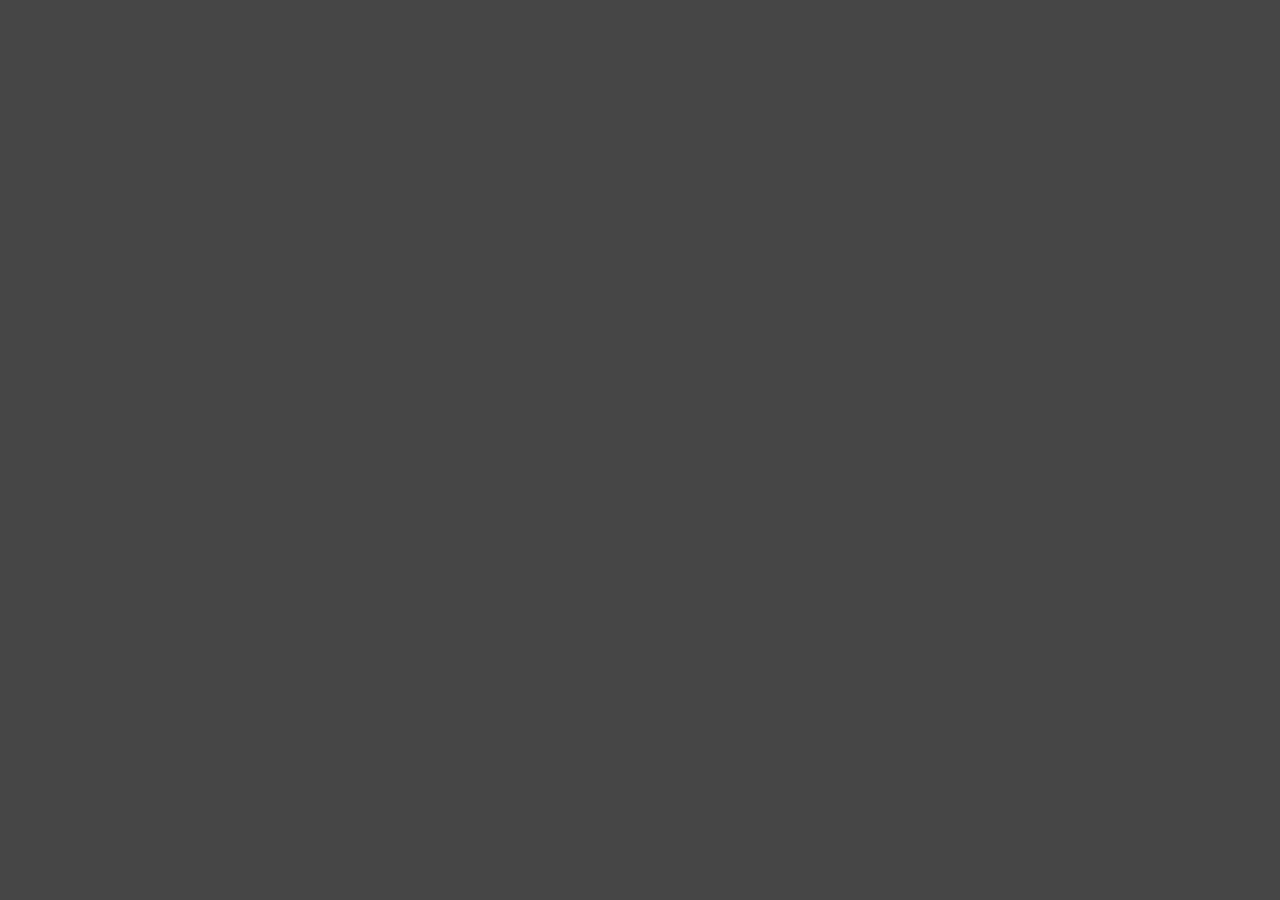
==== index.html @ 2148e4ca "QMIMO-10 add 2 more body class switches for if we are in the mg-demo or the lb-demo, for styling dif" ====
<!DOCTYPE html>
<html ng-app="qmimo">
	<head>
		<title>Mu-Mimo</title>
		<meta name="viewport" content="width=device-width, initial-scale=1.0">
		<link href="includes/gui.css" rel="stylesheet">
	</head>
	<body ng-class="{ 'mg-demo' : demo === 'mg', 'lb-demo' : demo === 'lb', 'mu-mode' : mode === 'mu', 'su-mode' : mode === 'su', 'loading' : loading }">
		<ui-view></ui-view>
		<!-- javascripts -->
		<script src="includes/angular.min.js"></script>
		<script src="includes/angular-ui-router.min.js"></script>
		<script src="includes/angular-resource.min.js"></script>
		<script src="includes/angular-sanitize.min.js"></script>
		<script src="./config.js"></script>
		<script src="./app.js"></script>
		<script src="./app/factories/generator.js"></script>
		<script src="./app/factories/tput.js"></script>
		<script src="./app/directives/border-fill.js"></script>
		<script src="./app/controllers/gui.js"></script>
	</body>
</html>
---- includes/gui.css ----
/* q fonts */
@font-face {
    font-family: 'Qualcomm-Bold';
    src: url('fonts/QualcommWeb-Bold.eot');
    src: url('fonts/QualcommWeb-Bold.eot?#iefix') format('embedded-opentype'),
         url('fonts/QualcommWeb-Bold.woff') format('woff'),
         url('fonts/QualcommWeb-Bold.ttf') format('truetype'),
         url('fonts/QualcommWeb-Bold.svg#QualcommWeb-Bold') format('svg');
    font-weight: normal;
    font-style: normal;
}
@font-face {
    font-family: 'Qualcomm-Light';
    src: url('fonts/QualcommWeb-Light.eot');
    src: url('fonts/QualcommWeb-Light.eot?#iefix') format('embedded-opentype'),
         url('fonts/QualcommWeb-Light.woff') format('woff'),
         url('fonts/QualcommWeb-Light.ttf') format('truetype'),
         url('fonts/QualcommWeb-Light.svg#QualcommWeb-Light') format('svg');
    font-weight: normal;
    font-style: normal;
}
@font-face {
    font-family: 'Qualcomm-Regular';
    src: url('fonts/QualcommWeb-Regular.eot');
    src: url('fonts/QualcommWeb-Regular.eot?#iefix') format('embedded-opentype'),
         url('fonts/QualcommWeb-Regular.woff') format('woff'),
         url('fonts/QualcommWeb-Regular.ttf') format('truetype'),
         url('fonts/QualcommWeb-Regular.svg#QualcommWeb-Regular') format('svg');
    font-weight: normal;
    font-style: normal;
}
@font-face {
    font-family: 'Qualcomm-Semibold';
    src: url('fonts/QualcommWeb-Semibold.eot');
    src: url('fonts/QualcommWeb-Semibold.eot?#iefix') format('embedded-opentype'),
         url('fonts/QualcommWeb-Semibold.woff') format('woff'),
         url('fonts/QualcommWeb-Semibold.ttf') format('truetype'),
         url('fonts/QualcommWeb-Semibold.svg#QualcommWeb-Semibold') format('svg');
    font-weight: normal;
    font-style: normal;
}

body {
  font-family: "Qualcomm-Regular", sans-serif;
}
.dial .mode,
.gain .lbl strong {
  font-family: "Qualcomm-Bold", sans serif;
}
.dial .desc {
  font-family: "Qualcomm-Light", sans-serif;
}
.dial .desc strong,
.dial .tot,
.gain .num,
.devices .control,
.dnum,
.title {
  font-family: "Qualcomm-Semibold", sans-serif;
}
.dial .desc strong,
.gain .lbl strong {
  font-weight: normal;
}
/* colors */
body {
  color: #333;
}
.dial .tot {
  color: #474747;
}
body.mu-mode .tput.su,
body.mu-mode .control.su,
body.su-mode .tput.mu,
body.su-mode .control.mu,
body.loading .tput,
body.loading .control {
  color: #999;
}
.dial.mu .mode,
body.mu-mode .devices .control.mu,
.gain .num {
  color: #92278f;
}
.dial.mu .border {
  border-color: #92278f;
}
.dial.su .mode,
body.su-mode .devices .control.su {
  color: #f8991d;
}
.dial.su .border {
  border-color: #f8991d;
}
.gain .lbl {
  color: #fff;
}
body.mu-mode .switches .control.mu,
body.su-mode .switches .control.su {
  color: #000;
}
.title,
.byline {
  color: #414344;
}
/* gui layout? */
html,
body {
  height: 100%;
  margin: 0;
  overflow: hidden;
  padding: 0;
}
body {
  background: #464646;
}
/* wtf-forms */
.control {
  position: relative;
  display: inline-block;
  padding-left: 1.5rem;
  /*color: #555;*/
  cursor: pointer;
}
.control input {
  position: absolute;
  opacity: 0;
  z-index: -1; /* Put the input behind the label so it doesn't overlay text */
}
.control-indicator {
  position: absolute;
  top: .25rem;
  left: 0;
  display: block;
  width:  0.875rem;
  height: 0.8125rem;
  line-height: 0.8125rem;
  font-size: 65%;
  /*color: #eee;*/
  text-align: center;
  background: url(images/dots_small.png) no-repeat 0 0;
  background-size: cover;
  /*
  background-color: #eee;
  background-size: 50% 50%;
  background-position: center center;
  background-repeat: no-repeat;
  */
  -webkit-user-select: none;
     -moz-user-select: none;
      -ms-user-select: none;
          user-select: none;
}
/* Checked state */
.control input:checked ~ .control-indicator {
  color: #fff;
  background-position: 0 -13px;
  /*background-color: #0074d9;*/
}
.control.su input:checked ~ .control-indicator {
  background-position: 0 -26px;
}
/* Active *
.control input:active ~ .control-indicator {
  color: #fff;
  /*background-color: #84c6ff;*/
}
/* Radio modifiers */
.radio .control-indicator {
  border-radius: 50%;
}
/*
.radio input:checked ~ .control-indicator {
  background-image: url([data-uri]);
}
*/
/* left column */
.left {
  background: #fff;
  position: absolute;
  left: 0;
  top: 0;
  bottom: 0;
  width: 20%;
  /* height: 100%; */
}
/* top left dials & switches */
.dials {
  background: url(images/bg_top.png) repeat-x 0 0;
  background-size: cover;
  text-align: center;
  width: 100%;
  height: 22%;
}
.drap {
  float: left;
  margin: 1.5% 0 0 4%;
  position: relative;
  max-width: 166px;
  width: 44%;
}
.drap.su {
  float: right;
  margin: 1.5% 4% 0 0;
}
.dial {
  width: 100%;
  margin: 0;
  position: relative;
}
.dial:before {
  content: "";
  display: block;
  padding-top: 100%;
}
.dial .bg,
.dial .ring {
  position: absolute;
  left: 0;
  right: 0;
  top: 0;
  bottom: 0;
}
.dial .bg {
  background: url(images/dial.png) no-repeat 50% 50%;
  background-size: contain;
  z-index: 2;
}
.dial .ring {
  background: url(images/ring_off.png) no-repeat 50% 50%;
  background-size: contain;
  z-index: 1;
}
.mu-mode .dial.mu .ring {
  background-image: url(images/ring_mu.png);
}
.su-mode .dial.su .ring {
  background-image: url(images/ring_su.png);
}
.pie {
  position: absolute;
  left: 9%;
  right: 9%;
  top: 9%;
  bottom: 9%;
  z-index: 3;
}
.pie .h {
  position: absolute;
  top: 0;
  left: 0;
  bottom: 0;
  right: 0;
  border-radius: 100%;
  /*clip: rect(0px, 96px, 96px, 48px);*/
}
.h0 {
  -webkit-transform: rotate(180deg);
  -moz-transform: rotate(180deg);
  transform: rotate(180deg);
}
.pie .border {
  background: none;
  position: absolute;
  top: 0;
  left: 0;
  bottom: 0;
  right: 0;
  border-radius: 100%;
  /*clip: rect(0px, 48px, 96px, 0px);*/
  border: 6px solid;
  
  -webkit-transition: all 400ms linear;
  -moz-transition: all 400ms linear;
  transition: all 400ms linear;
}

/* then inner dial things */
.dial .mode,
.dial .desc,
.dial .tot {
  position: absolute;
  left: 0;
  width: 100%;
  z-index: 3;
}
.dial .mode {
  font-size: 19px;
  line-height: 1;
  top: 20%;
}
.dial .desc {
  top: 35%;
}
.dial .tot {
  top: 45%;
}
.dial .tot div {
  font-size: 26px;
  line-height: 1;
  position: relative;
  top: 0.22em;
}
.dial .tot small {
  position: relative;
  top: -0.2em;
}
.dial .desc,
.dial .tot small {
  font-size: 12px;
  line-height: 1;
}
.switches {
  float: left;
  width: 100%;
}
.switches .control {
  font-size: 14px;
  line-height: 31px;
  vertical-align: middle;
}
.switches .control-indicator {
  width: 1.3rem;
  height: 1.3rem;
  line-height: 1.3rem;
  background-image: url(images/dots_big.png);
}
.switches .control.su {
  padding-left: 0;
  padding-right: 1.5rem;
}
.switches .su .control-indicator {
  left: auto;
  right: 0;
}
.switches .control input:checked ~ .control-indicator {
  background-position: 0 -21px;
}
.switches .control.su input:checked ~ .control-indicator {
  background-position: 0 -42px;
}
.switch {
  background: url(images/switch.png) no-repeat 0 0;
  border: none;
  cursor: pointer;
  display: inline-block;
  margin: 0 10px;
  padding: 0;
  width: 61px;
  height: 31px;
  vertical-align: middle;
}
.switch.l {
  background-position: 0 -31px;
}
/* mu gain row */
.gain {
  background: url(images/bg_gain.png) no-repeat 50% 50%;
  background-size: cover;
  position: relative;
  width: 100%;
  height: 6.4%;
}
.gain .lbl {
  position: absolute;
  left: 0;
  top: 50%;
  width: 46%;
  text-align: right;
  line-height: 1;
  margin: -0.5em 0 0;
}
.gain .num {
  position: absolute;
  left: 50%;
  top: 50%;
  width: 20%;
  text-align: center;
  line-height: 1;
  margin: -0.5em 0 0 1em;
}
/* device tput data # rows */
.left .devices {
  display: block;
  overflow-y: auto;
  width: 100%;
  height: 55.6%; /* 100 - 6.4 - 16 - 22 */
}
.devicerow {
  background: url(images/bg_row.png) repeat-x 0 0;
  display: table;
  width: 100%;
  padding: 0.5em 0;
}
.devicerow .inner {
  display: table-row;
  width: 100%;
  height: 3em;
}
.devicerow .control,
.tput,
.dnum {
  display: table-cell;
  width: 18%;
  text-align: center;
  vertical-align: middle;
}
.devicerow .control {
  cursor: default;
  padding-left: 0;
  font-size: 15px;
}
.devicerow .control-indicator {
  margin-left: -0.5rem;
  left: 50%;
  top: 0;
}
.dnum {
  background: url(images/bg_circle.png) no-repeat 50% 50%;
  background-size: contain;
  font-size: 18px;
  text-align: center;
  width: 28%;
  height: inherit;
}
.tput {
  font-size: 17px;
}
.tput small {
  font-size: 13px;
}
/* bottom left logo */
.logo {
  background: url(images/bg_bottom.png) repeat-x 0 0;
  background-size: cover;
  position: absolute;
  left: 0;
  bottom: 0;
  width: 100%;
  height: 16%;
}
.icn {
  background: url(images/icon_mu.png) no-repeat 50% 50%;
  background-size: contain;
  float: left;
  margin: 12% 2% 0 6%;
  text-indent: -999em;
  width: 20.5%;
  height: 46%;
}
.title {
  font-size: 20px;
  margin: 12% 0 0;
}
/* main right side */
.main {
  background: url(images/bg_room.jpg) no-repeat 50% 50%;
  background-size: cover;
  position: absolute;
  left: 20%;
  right: 0;
  top: 0;
  bottom: 0;
  width: 80%;
}
/* just single images for rough now */
.lines,
.main .devices {
  background: url(images/devices.png) no-repeat 50% 50%;
  background-size: cover;
  position: absolute;
  top: 0;
  right: 0;
  bottom: 0;
  left: 0;
  z-index: 2;
}
.lines {
  background-image: none;
  z-index: 1;
}
/* static line image switch quick */
.mu-mode .lines {
  background-image: url(images/mu_lines.png);
}
.main.devices-4 .devices {
  background-image: url(images/devices4.png);
}
.mu-mode .devices-4 .lines {
  background-image: url(images/mu_lines4.png);
}
.su-mode .lines {
  background-image: url(images/su_line.png);
}
.su-mode .devices-4 .lines {
  background-image: url(images/su_line1.png);
}
.loading .lines {
  display: none;
}
/* router icon itself */
.router {
  position: relative;
  left: 44%;
  top: 0;
  margin-top: 54%;
  z-index: 5;
}
.router .bg {
  background: url(images/router_bg.png) no-repeat 50% 50%;
  background-size: contain;
  cursor: pointer;
  position: relative;
  width: 5%;
}
.router .bg:before {
  content: "";
  display: block;
  padding-top: 100%;
}
body.loading {
  cursor: progress;
}
.loading .switch,
.loading .switches .control,
.loading .router .bg {
  cursor: wait;
}
.circle {
  background-color: #999;
  border-radius: 50%;
  position: absolute;
  top: 50%;
  left: 50%;
  width: 86%;
  height: 86%;
  margin: -43% 0 0 -43%;
  z-index: 6;
  
  -webkit-transition: background-color 300ms linear;
  -moz-transition: background-color 300ms linear;
  transition: background-color 300ms linear;
}
.mu-mode .circle {
  background-color: #92278f;
}
.su-mode .circle {
  background-color: #f8991d;
}
.router .icon {
  background: url(images/router.png) no-repeat 0 0;
  background-size: contain;
  position: absolute;
  top: 0;
  right: 0;
  bottom: 0;
  left: 0;
  z-index: 7;
}
/* responsive tweaking */
@media screen and (min-height: 960px) {
  .drap {
    margin: 4% 0 0 4%;
  }
  .drap.su {
    margin: 4% 4% 0 0;
  }
  .dial .mode {
    font-size: 27px;
  }
  .devicerow {
    padding: 1.44em 0;
  }
  .devicerow .inner {
    height: 3.4em;
  }
  .tput {
    font-size: 24px;
  }
  .tput small {
    font-size: 14px;
  }
}
@media screen and (min-width:1600px) {
  .switches .control.mu {
    padding-left: 3em;
  }
  .switches .control.su {
    padding-right: 3em;
  }
  .switches .control-indicator {
    width: 26px;
    height: 26px;
    line-height: 26px;
  }
  .switches .control input:checked ~ .control-indicator {
    background-position: 0 -26px;
  }
  .switches .control.su input:checked ~ .control-indicator {
    background-position: 0 -52px;
  }
  .gain .lbl {
    font-size: 31px;
  }
  .gain .num {
    font-size: 33px;
    margin-left: 0.7em;
  }
  .title {
    font-size: 29px;
    margin: 15% 0 0;
  }
  .byline {
    position: relative;
    top: -4px;
  }
}
@media screen and (min-width:1600px) and (min-height:960px) {
  .dial .mode {
    font-size: 27px;
    margin-top: 4px;
  }
  .dial .desc {
    margin-top: 3px;
  }
  .dial .desc,
  .dial .tot small {
    font-size: 13px;
  }
  .dial .tot div {
    font-size: 32px;
    margin: 5px 0 3px;
  }
}
/* animations */
.dial .ring {
  -webkit-animation: spin 8s linear infinite;
  -moz-animation: spin 8s linear infinite;
  animation: spin 8s linear infinite;
  -webkit-animation-play-state: paused;
  -moz-animation-play-state: paused;
  animation-play-state: paused;
}
.dial .ring.spin {
  -webkit-animation-play-state: running;
  -moz-animation-play-state: running;
  animation-play-state: running;
}
.blink .control-indicator {
  -webkit-animation: blink 1.4s linear infinite alternate;
  -moz-animation: blink 1.4s linear infinite alternate;
  animation: blink 1.4s linear infinite alternate;
}
.d0 .blink .control-indicator {
  -webkit-animation-delay: 100ms;
  -moz-animation-delay: 100ms;
  animation-delay: 100ms;
}
.d1 .blink .control-indicator {
  -webkit-animation-delay: 200ms;
  -moz-animation-delay: 200ms;
  animation-delay: 200ms;
}
.d2 .blink .control-indicator {
  -webkit-animation-delay: 300ms;
  -moz-animation-delay: 300ms;
  animation-delay: 300ms;
}
.d3 .blink .control-indicator {
  -webkit-animation-delay: 400ms;
  -moz-animation-delay: 400ms;
  animation-delay: 400ms;
}
.d4 .blink .control-indicator {
  -webkit-animation-delay: 500ms;
  -moz-animation-delay: 500ms;
  animation-delay: 500ms;
}
.d5 .blink .control-indicator {
  -webkit-animation-delay: 600ms;
  -moz-animation-delay: 600ms;
  animation-delay: 600ms;
}
.router .circle {
  -webkit-animation: routerblink 600ms linear infinite alternate;
  -moz-animation: routerblink 600ms linear infinite alternate;
  animation: routerblink 600ms linear infinite alternate;
  -webkit-animation-play-state: running;
  -moz-animation-play-state: running;
  animation-play-state: running;
}
.loading .router .circle {
  -webkit-animation-play-state: paused;
  -moz-animation-play-state: paused;
  animation-play-state: paused;
}
/* animation keyframes */
@-moz-keyframes spin {
  0% { -moz-transform: rotate(0deg); }
  50% { -moz-transform: rotate(180deg); }
  100% { -moz-transform: rotate(360deg); }
}
@-webkit-keyframes spin {
  0% { -webkit-transform: rotate(0deg); }
  50% { -webkit-transform: rotate(180deg); }
  100% { -webkit-transform: rotate(360deg); }  
}
@keyframes spin {
  0% { transform: rotate(0deg); }
  50% { transform: rotate(180deg); }
  100% { transform: rotate(360deg); }
}
/* blink : fade in for 0.5, on for 2, out for 0.5, off for  */
@-webkit-keyframes blink {
  0%  { opacity: 1; }
  80%  { opacity: 1; }
  90%   { opacity: 0.6; }
  100%   { opacity: 0.6; }
}
@-moz-keyframes blink {
  0%  { opacity: 1; }
  80%  { opacity: 1; }
  90%   { opacity: 0.6; }
  100%   { opacity: 0.6; }
}
@keyframes blink {
  0%  { opacity: 1; }
  80%  { opacity: 1; }
  90%   { opacity: 0.6; }
  100%   { opacity: 0.6; }
}
/* routerblink : like blink but different  */
@-webkit-keyframes routerblink {
  0%  { opacity: 1; }
  30%   { opacity: 1; }
  100%   { opacity: 0.85; }
}
@-moz-keyframes routerblink {
  0%  { opacity: 1; }
  30%   { opacity: 1; }
  100%   { opacity: 0.85; }
}
@keyframes routerblink {
  0%  { opacity: 1; }
  30%   { opacity: 1; }
  100%   { opacity: 0.85; }
}

*:focus {
	outline: none;
}
*::-moz-focus-inner {
	border: none;
}
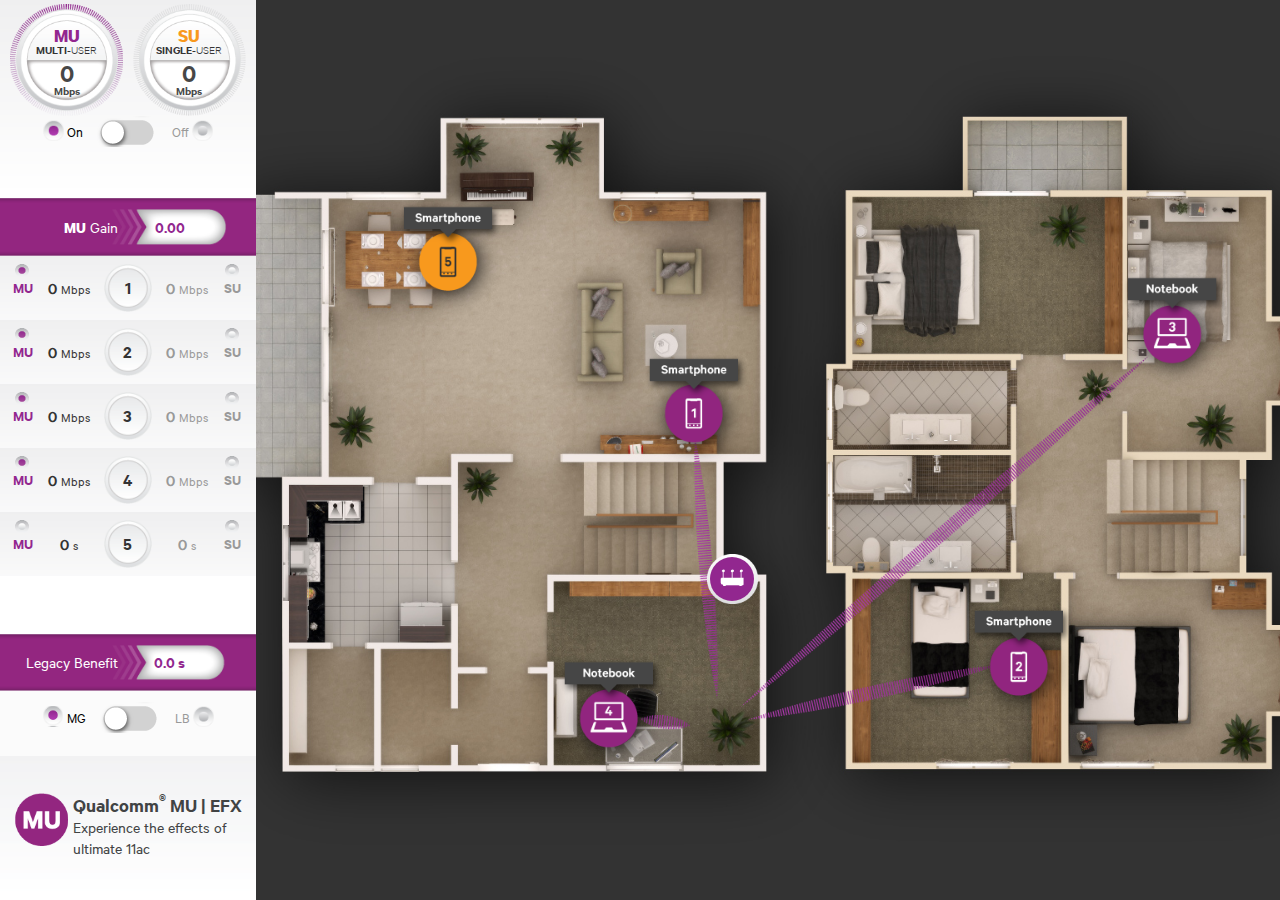
==== commit 4adca2d7: "QMIMO-10 unwrap tput.js and move the 2 script switch functions to their own scripts.js Factory" ====
--- a/index.html
+++ b/index.html
@@ -15,6 +15,7 @@
 		<script src="./config.js"></script>
 		<script src="./app.js"></script>
 		<script src="./app/factories/generator.js"></script>
+		<script src="./app/factories/scripts.js"></script>
 		<script src="./app/factories/tput.js"></script>
 		<script src="./app/directives/border-fill.js"></script>
 		<script src="./app/controllers/gui.js"></script>
--- a/includes/gui.css
+++ b/includes/gui.css
@@ -95,8 +95,9 @@
 .gain .lbl {
   color: #fff;
 }
-body.mu-mode .switches .control.mu,
-body.su-mode .switches .control.su {
+body.mu-mode .dials .switches .control.mu,
+body.su-mode .dials .switches .control.su,
+.demo.switches .control.active {
   color: #000;
 }
 .title,
@@ -310,9 +311,15 @@
   font-size: 12px;
   line-height: 1;
 }
-.switches {
+.dials .switches {
   float: left;
   width: 100%;
+}
+.demo.switches {
+  background: #fbfbfb; /* gradient? */
+  height: 6.4%;
+  padding: 0.7em 0 0;
+  text-align: center;
 }
 .switches .control {
   font-size: 14px;
@@ -384,7 +391,7 @@
   display: block;
   overflow-y: auto;
   width: 100%;
-  height: 55.6%; /* 100 - 6.4 - 16 - 22 */
+  height: 42%;
 }
 .devicerow {
   background: url(images/bg_row.png) repeat-x 0 0;
@@ -466,7 +473,7 @@
 /* just single images for rough now */
 .lines,
 .main .devices {
-  background: url(images/devices.png) no-repeat 50% 50%;
+  background: url(images/devices5.png) no-repeat 50% 50%;
   background-size: cover;
   position: absolute;
   top: 0;
@@ -480,21 +487,25 @@
   z-index: 1;
 }
 /* static line image switch quick */
-.mu-mode .lines {
-  background-image: url(images/mu_lines.png);
-}
+.mg-demo.mu-mode .lines {
+  background-image: url(images/mu_lines4.png);
+}
+/*
 .main.devices-4 .devices {
   background-image: url(images/devices4.png);
 }
 .mu-mode .devices-4 .lines {
   background-image: url(images/mu_lines4.png);
 }
+*/
 .su-mode .lines {
-  background-image: url(images/su_line.png);
-}
+  background-image: url(images/su_line1.png);
+}
+/*
 .su-mode .devices-4 .lines {
   background-image: url(images/su_line1.png);
 }
+*/
 .loading .lines {
   display: none;
 }
@@ -632,6 +643,19 @@
     margin: 5px 0 3px;
   }
 }
+
+.numtog {
+  background: url(images/fx.gif) repeat 0 0;
+  cursor: default;
+  display: block;
+  width: 41px;
+  height: 41px;
+  position: absolute;
+  right: 0;
+  bottom: 0;
+  z-index: 99;
+}
+
 /* animations */
 .dial .ring {
   -webkit-animation: spin 8s linear infinite;
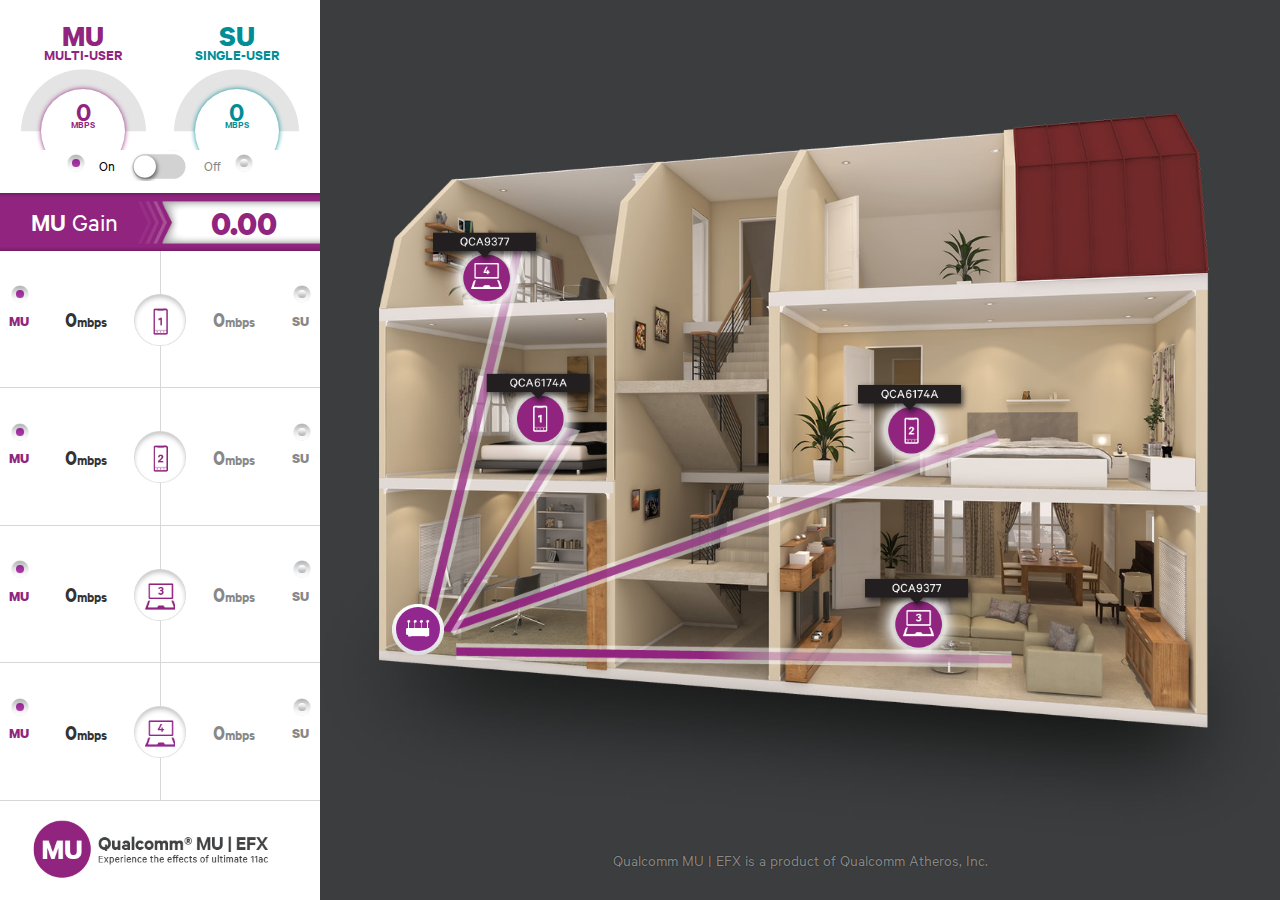
==== commit e6012307: "QMIMO-16 example of most basic centering" ====
--- a/index.html
+++ b/index.html
@@ -5,7 +5,7 @@
 		<meta name="viewport" content="width=device-width, initial-scale=1.0">
 		<link href="includes/gui.css" rel="stylesheet">
 	</head>
-	<body ng-class="{ 'mg-demo' : demo === 'mg', 'lb-demo' : demo === 'lb', 'mu-mode' : mode === 'mu', 'su-mode' : mode === 'su', 'loading' : loading }">
+	<body ng-class="{ 'mg-demo' : demo === 'mg', 'lb-demo' : demo === 'lb', 'mu-mode' : mode === 'mu', 'su-mode' : mode === 'su', 'loading' : loading, 'centered' : centered }">
 		<ui-view></ui-view>
 		<!-- javascripts -->
 		<script src="includes/angular.min.js"></script>
--- a/includes/gui.css
+++ b/includes/gui.css
@@ -44,18 +44,21 @@
   font-family: "Qualcomm-Regular", sans-serif;
 }
 .dial .mode,
-.gain .lbl strong {
+.devices .control,
+.gain .num {
   font-family: "Qualcomm-Bold", sans serif;
 }
 .dial .desc {
   font-family: "Qualcomm-Light", sans-serif;
 }
+.dial .desc,
 .dial .desc strong,
 .dial .tot,
-.gain .num,
-.devices .control,
 .dnum,
-.title {
+.title,
+.demo.switches,
+.tput,
+.gain .lbl strong {
   font-family: "Qualcomm-Semibold", sans-serif;
 }
 .dial .desc strong,
@@ -65,9 +68,6 @@
 /* colors */
 body {
   color: #333;
-}
-.dial .tot {
-  color: #474747;
 }
 body.mu-mode .tput.su,
 body.mu-mode .control.su,
@@ -75,22 +75,22 @@
 body.su-mode .control.mu,
 body.loading .tput,
 body.loading .control {
-  color: #999;
-}
-.dial.mu .mode,
+  color: #888;
+}
+.dial.mu,
 body.mu-mode .devices .control.mu,
 .gain .num {
-  color: #92278f;
+  color: #91247e;
 }
 .dial.mu .border {
-  border-color: #92278f;
-}
-.dial.su .mode,
+  border-color: #91247e;
+}
+.dial.su,
 body.su-mode .devices .control.su {
-  color: #f8991d;
+  color: #008d95;
 }
 .dial.su .border {
-  border-color: #f8991d;
+  border-color: #008d95;
 }
 .gain .lbl {
   color: #fff;
@@ -113,40 +113,37 @@
   padding: 0;
 }
 body {
-  background: #464646;
+  background: #3C3D3e;
+}
+body.centered {
+  background: #fff;
 }
 /* wtf-forms */
 .control {
   position: relative;
   display: inline-block;
   padding-left: 1.5rem;
-  /*color: #555;*/
   cursor: pointer;
 }
 .control input {
   position: absolute;
   opacity: 0;
-  z-index: -1; /* Put the input behind the label so it doesn't overlay text */
+  z-index: -1;
 }
 .control-indicator {
   position: absolute;
   top: .25rem;
   left: 0;
   display: block;
-  width:  0.875rem;
-  height: 0.8125rem;
-  line-height: 0.8125rem;
+  width:  1.125rem;
+  height: 1.125rem;
+  line-height: 1.125rem;
   font-size: 65%;
   /*color: #eee;*/
   text-align: center;
-  background: url(images/dots_small.png) no-repeat 0 0;
+  background: url(images/dots_big.png) no-repeat 0 0;
   background-size: cover;
-  /*
-  background-color: #eee;
-  background-size: 50% 50%;
-  background-position: center center;
-  background-repeat: no-repeat;
-  */
+  
   -webkit-user-select: none;
      -moz-user-select: none;
       -ms-user-select: none;
@@ -155,26 +152,16 @@
 /* Checked state */
 .control input:checked ~ .control-indicator {
   color: #fff;
-  background-position: 0 -13px;
+  background-position: 0 -18px;
   /*background-color: #0074d9;*/
 }
 .control.su input:checked ~ .control-indicator {
-  background-position: 0 -26px;
-}
-/* Active *
-.control input:active ~ .control-indicator {
-  color: #fff;
-  /*background-color: #84c6ff;*/
+  background-position: 0 -36px;
 }
 /* Radio modifiers */
 .radio .control-indicator {
   border-radius: 50%;
 }
-/*
-.radio input:checked ~ .control-indicator {
-  background-image: url([data-uri]);
-}
-*/
 /* left column */
 .left {
   background: #fff;
@@ -182,71 +169,60 @@
   left: 0;
   top: 0;
   bottom: 0;
-  width: 20%;
-  /* height: 100%; */
+  width: 25%;
+  height: 100%;
+}
+.left.centered {
+  width: 26%;
+  left: 37%;
+  right: 37%;
 }
 /* top left dials & switches */
 .dials {
-  background: url(images/bg_top.png) repeat-x 0 0;
-  background-size: cover;
+  background: #fff;
   text-align: center;
   width: 100%;
-  height: 22%;
+  height: 21.48%; /*232px;*/
 }
 .drap {
   float: left;
-  margin: 1.5% 0 0 4%;
+  margin: 4% 0 0 4%;
+  padding: 0;
   position: relative;
   max-width: 166px;
   width: 44%;
+  height: 71%;
+  overflow: hidden;
 }
 .drap.su {
   float: right;
-  margin: 1.5% 4% 0 0;
+  margin: 4% 4% 0 0;
 }
 .dial {
   width: 100%;
   margin: 0;
   position: relative;
+  top: 35%;
 }
 .dial:before {
   content: "";
   display: block;
   padding-top: 100%;
 }
-.dial .bg,
-.dial .ring {
-  position: absolute;
-  left: 0;
-  right: 0;
-  top: 0;
-  bottom: 0;
-}
-.dial .bg {
-  background: url(images/dial.png) no-repeat 50% 50%;
-  background-size: contain;
-  z-index: 2;
-}
-.dial .ring {
-  background: url(images/ring_off.png) no-repeat 50% 50%;
-  background-size: contain;
-  z-index: 1;
-}
-.mu-mode .dial.mu .ring {
-  background-image: url(images/ring_mu.png);
-}
-.su-mode .dial.su .ring {
-  background-image: url(images/ring_su.png);
-}
 .pie {
   position: absolute;
-  left: 9%;
-  right: 9%;
-  top: 9%;
-  bottom: 9%;
+  left: 5.5%;
+  right: 5.5%;
+  top: 5.5%;
+  bottom: 5.5%;
   z-index: 3;
+  
+  -webkit-transform: rotate(90deg);
+  -moz-transform: rotate(90deg);
+  transform: rotate(90deg);
 }
 .pie .h {
+  background: #e4e4e4;
   position: absolute;
   top: 0;
   left: 0;
@@ -286,30 +262,40 @@
   z-index: 3;
 }
 .dial .mode {
-  font-size: 19px;
+  font-size: 31px;
   line-height: 1;
+  top: -29%;
+}
+.dial .desc {
+  font-size: 15px;
+  line-height: 1;
+  top: -9%;
+}
+.dial .tot {
+  background: #fff;
+  border-radius: 50%;
+  box-shadow: 0 0 5px;
   top: 20%;
-}
-.dial .desc {
-  top: 35%;
-}
-.dial .tot {
-  top: 45%;
+  left: 50%;
+  width: 60%;
+  height: 60%;
+  margin-left: -30%;
 }
 .dial .tot div {
-  font-size: 26px;
+  font-size: 28px;
   line-height: 1;
-  position: relative;
-  top: 0.22em;
+  position: absolute;
+  width: 100%;
+  left: 0;
+  top: 9.5%;
 }
 .dial .tot small {
-  position: relative;
-  top: -0.2em;
-}
-.dial .desc,
-.dial .tot small {
-  font-size: 12px;
+  font-size: 10px;
   line-height: 1;
+  position: absolute;
+  width: 100%;
+  left: 0;
+  top: 36%;
 }
 .dials .switches {
   float: left;
@@ -322,29 +308,35 @@
   text-align: center;
 }
 .switches .control {
-  font-size: 14px;
   line-height: 31px;
   vertical-align: middle;
 }
+.dials .switches .control {
+  font-size: 14px;
+  padding-left: 2rem;
+}
+.demo.switches .control {
+  font-size: 16px;
+}
 .switches .control-indicator {
-  width: 1.3rem;
-  height: 1.3rem;
-  line-height: 1.3rem;
+  width: 1.125rem;
+  height: 1.125rem;
+  line-height: 1.125rem;
   background-image: url(images/dots_big.png);
 }
 .switches .control.su {
   padding-left: 0;
-  padding-right: 1.5rem;
+  padding-right: 2rem;
 }
 .switches .su .control-indicator {
   left: auto;
   right: 0;
 }
 .switches .control input:checked ~ .control-indicator {
-  background-position: 0 -21px;
+  background-position: 0 -18px;
 }
 .switches .control.su input:checked ~ .control-indicator {
-  background-position: 0 -42px;
+  background-position: 0 -36px;
 }
 .switch {
   background: url(images/switch.png) no-repeat 0 0;
@@ -366,115 +358,149 @@
   background-size: cover;
   position: relative;
   width: 100%;
-  height: 6.4%;
+  height: 6.39%; /*68px;*/
 }
 .gain .lbl {
-  position: absolute;
-  left: 0;
-  top: 50%;
-  width: 46%;
-  text-align: right;
   line-height: 1;
   margin: -0.5em 0 0;
+  position: absolute;
+  left: 0;
+  top: 50%;
+  width: 37%;
+  text-align: right;
+}
+.gain.mg .lbl {
+  font-size: 1.625rem;
+}
+.gain.lb .lbl {
+  font-size: 1.1875rem;
 }
 .gain .num {
+  font-size: 2.25rem;
+  line-height: 1;
+  margin: -0.5em 0 0 1em;
   position: absolute;
   left: 50%;
   top: 50%;
-  width: 20%;
+  width: 30%;
   text-align: center;
-  line-height: 1;
-  margin: -0.5em 0 0 1em;
 }
 /* device tput data # rows */
 .left .devices {
+  /*border-bottom: 1px solid #d7d7d7;*/
   display: block;
-  overflow-y: auto;
-  width: 100%;
-  height: 42%;
+  overflow: hidden; /*-y: auto;*/
+  width: 100%;
+  height: 33%;
+}
+.left .devices.nolb {
+  height: 61.11%;
+  border-bottom: none;
 }
 .devicerow {
-  background: url(images/bg_row.png) repeat-x 0 0;
+  background: #fff url(images/d7d7d7.gif) repeat-y 50% 0;
   display: table;
   width: 100%;
-  padding: 0.5em 0;
-}
+  padding: 0;/*0.6em 0;*/
+}
+/*
+.nolb .devicerow {
+  padding: 1.5em 0;
+}
+*/
 .devicerow .inner {
+  background: url(images/d7d7d7.gif) repeat-x 0 100%;
   display: table-row;
   width: 100%;
-  height: 3em;
 }
 .devicerow .control,
 .tput,
 .dnum {
   display: table-cell;
-  width: 18%;
   text-align: center;
   vertical-align: middle;
 }
 .devicerow .control {
   cursor: default;
+  font-size: 15px;
   padding-left: 0;
-  font-size: 15px;
+  width: 12%; /*41px;*/
 }
 .devicerow .control-indicator {
   margin-left: -0.5rem;
   left: 50%;
-  top: 0;
+  top: 25%;
 }
 .dnum {
   background: url(images/bg_circle.png) no-repeat 50% 50%;
   background-size: contain;
   font-size: 18px;
   text-align: center;
-  width: 28%;
+  width: 16.4%; /*56px;*/
   height: inherit;
+  position: relative;
+}
+.dnum .dv {
+  width: 57%;
+  height: 29px;
+  display: block;
+  margin: -13px 0 0 -28.5%;
+  position: absolute;
+  left: 50%;
+  top: 50%;
+  background: url(images/devices_left.png) no-repeat 0 0;
+  background-size: cover;
+  text-align: left;
+  text-indent: -999em;
+}
+.dnum .dv.d2 {
+  background-position: -31px 0;
+}
+.dnum .dv.d3 {
+  background-position: -62px 0;
+}
+.dnum .dv.d4 {
+  background-position: -93px 0;
+}
+.dnum .dv.d5 {
+  background-position: -124px 0;
+}
+.dnum .dv.d6 {
+  background-position: -155px 0;
 }
 .tput {
-  font-size: 17px;
+  font-size: 22px;
+  width: 29.8%; /*101px;*/
 }
 .tput small {
-  font-size: 13px;
+  font-size: 14px;
 }
 /* bottom left logo */
 .logo {
-  background: url(images/bg_bottom.png) repeat-x 0 0;
-  background-size: cover;
+  background: url(images/logo_tagline.png) no-repeat 50% 50%;
+  background-size: contain;
   position: absolute;
   left: 0;
   bottom: 0;
   width: 100%;
-  height: 16%;
-}
-.icn {
-  background: url(images/icon_mu.png) no-repeat 50% 50%;
-  background-size: contain;
-  float: left;
-  margin: 12% 2% 0 6%;
-  text-indent: -999em;
-  width: 20.5%;
-  height: 46%;
-}
-.title {
-  font-size: 20px;
-  margin: 12% 0 0;
+  height: 11.22%; /*119px;*/
 }
 /* main right side */
 .main {
-  background: url(images/bg_room.jpg) no-repeat 50% 50%;
-  background-size: cover;
-  position: absolute;
-  left: 20%;
+  background: url(images/bg_room.jpg) no-repeat 0 50%;
+  background-size: contain;
+  position: absolute;
+  left: 25%;
   right: 0;
   top: 0;
   bottom: 0;
-  width: 80%;
+  /*width: 80%;*/
 }
 /* just single images for rough now */
 .lines,
 .main .devices {
-  background: url(images/devices5.png) no-repeat 50% 50%;
-  background-size: cover;
+  background: url(images/devices5.png) no-repeat 0 50%;
+  background-size: contain;
   position: absolute;
   top: 0;
   right: 0;
@@ -482,47 +508,50 @@
   left: 0;
   z-index: 2;
 }
+.main .devices.d4 {
+  background-image: url(images/devices4.png);
+}
+.main .devices.d4.dq {
+  background-image: url(images/devices4q.png);
+}
 .lines {
   background-image: none;
   z-index: 1;
 }
 /* static line image switch quick */
-.mg-demo.mu-mode .lines {
-  background-image: url(images/mu_lines4.png);
-}
-/*
-.main.devices-4 .devices {
-  background-image: url(images/devices4.png);
-}
-.mu-mode .devices-4 .lines {
-  background-image: url(images/mu_lines4.png);
-}
-*/
-.su-mode .lines {
-  background-image: url(images/su_line1.png);
-}
-/*
-.su-mode .devices-4 .lines {
-  background-image: url(images/su_line1.png);
-}
-*/
-.loading .lines {
-  display: none;
+.mu-lines {
+  background-image: url(images/lines/mu1-4.png);
+}
+.su-line-1 {
+  background-image: url(images/lines/mu1.png);
+}
+.su-line-2 {
+  background-image: url(images/lines/mu2.png);
+}
+.su-line-3 {
+  background-image: url(images/lines/mu3.png);
+}
+.su-line-4 {
+  background-image: url(images/lines/mu4.png);
+}
+.su-line-5 {
+  background-image: url(images/lines/su5.png);
 }
 /* router icon itself */
 .router {
-  position: relative;
-  left: 44%;
-  top: 0;
-  margin-top: 54%;
+  position: absolute;
+  left: 7.5%;
+  top: 67%;
   z-index: 5;
+  width: 52px;
+  height: 52px;
 }
 .router .bg {
   background: url(images/router_bg.png) no-repeat 50% 50%;
   background-size: contain;
   cursor: pointer;
   position: relative;
-  width: 5%;
+  width: 100%;
 }
 .router .bg:before {
   content: "";
@@ -556,10 +585,10 @@
   background-color: #92278f;
 }
 .su-mode .circle {
-  background-color: #f8991d;
+  background-color: #008d95;
 }
 .router .icon {
-  background: url(images/router.png) no-repeat 0 0;
+  background: url(images/router4.png) no-repeat 0 0;
   background-size: contain;
   position: absolute;
   top: 0;
@@ -568,7 +597,36 @@
   left: 0;
   z-index: 7;
 }
+.router .lbl {
+  background: url(images/qca9980.png) no-repeat 0 0;
+  background-size: contain;
+  width: 172%;
+  height: 72%;
+  position: absolute;
+  bottom: -58%;
+  left: 50%;
+  margin: 0 0 0 -73%;
+  z-index: 8;
+}
+.ftr {
+  color: #898989;
+  font-size: 16px;
+  text-align: center;
+  text-shadow: 0 0 1px rgba(0,0,0,0.8);
+  width: 100%;
+  position: absolute;
+  left: 0;
+  bottom: 30px;
+}
 /* responsive tweaking */
+@media screen and (max-height: 767px) {
+  .dial .tot div {
+    top: 0;
+  }
+  .dial .tot small {
+    top: 25%;
+  }
+}
 @media screen and (min-height: 960px) {
   .drap {
     margin: 4% 0 0 4%;
@@ -579,8 +637,17 @@
   .dial .mode {
     font-size: 27px;
   }
+  .left .devices {
+    height: 35%;
+  }
+  .left .devices.nolb {
+    height: 50%;
+  }
   .devicerow {
-    padding: 1.44em 0;
+    padding: 1.25em 0;
+  }
+  .nolb .devicerow {
+    padding: 2.5em 0;
   }
   .devicerow .inner {
     height: 3.4em;
@@ -591,12 +658,21 @@
   .tput small {
     font-size: 14px;
   }
+  .demo.switches {
+    height: 5%;
+  }
 }
 @media screen and (min-width:1600px) {
-  .switches .control.mu {
+  .left {
+    width: 378px;
+  }
+  .main {
+    left: 378px;
+  }
+  .dials .switches .control.mu {
     padding-left: 3em;
   }
-  .switches .control.su {
+  .dials .switches .control.su {
     padding-right: 3em;
   }
   .switches .control-indicator {
@@ -610,12 +686,25 @@
   .switches .control.su input:checked ~ .control-indicator {
     background-position: 0 -52px;
   }
-  .gain .lbl {
+  .demo.switches .control {
+    font-size: 20px;
+  }
+  .demo.switches .control.mu {
+    padding-left: 2em;
+  }
+  .demo.switches .control.su {
+    padding-right: 2em;
+  }
+  
+  .gain.mg .lbl {
     font-size: 31px;
+  }
+  .gain.lb .lbl {
+    font-size: 28px;
   }
   .gain .num {
     font-size: 33px;
-    margin-left: 0.7em;
+    margin-left: 0.75em;
   }
   .title {
     font-size: 29px;
@@ -644,7 +733,7 @@
   }
 }
 
-.numtog {
+.tog {
   background: url(images/fx.gif) repeat 0 0;
   cursor: default;
   display: block;
@@ -652,8 +741,19 @@
   height: 41px;
   position: absolute;
   right: 0;
+  z-index: 99;
+}
+.tog.num {
+  right: 0;
   bottom: 0;
-  z-index: 99;
+}
+.tog.sim {
+  top: 0;
+  right: 0;
+}
+.tog.lbt {
+  top: 0;
+  left: 0;
 }
 
 /* animations */
@@ -718,6 +818,46 @@
   -moz-animation-play-state: paused;
   animation-play-state: paused;
 }
+.lines.blink {
+  -webkit-animation: blink 800ms linear infinite alternate;
+  -moz-animation: blink 800ms linear infinite alternate;
+  animation: blink 800ms linear infinite alternate;
+}
+.lines.blink.su-line-5 {
+  -webkit-animation-delay: 300ms;
+  -moz-animation-delay: 300ms;
+  animation-delay: 300ms;
+}
+.lines.alt {
+  -webkit-animation: alt 1.6s linear infinite backwards;
+  -moz-animation: alt 1.6s linear infinite backwards;
+  animation: alt 1.6s linear infinite backwards;
+}
+.lb-demo .lines.alt {
+  -webkit-animation-duration: 2s;
+  -moz-animation-duration: 2s;
+  animation-duration: 2s;
+}
+.lines.alt.su-line-2 {
+  -webkit-animation-delay: 400ms;
+  -moz-animation-delay: 400ms;
+  animation-delay: 400ms;
+}
+.lines.alt.su-line-3 {
+  -webkit-animation-delay: 800ms;
+  -moz-animation-delay: 800ms;
+  animation-delay: 800ms;
+}
+.lines.alt.su-line-4 {
+  -webkit-animation-delay: 1200ms;
+  -moz-animation-delay: 1200ms;
+  animation-delay: 1200ms;
+}
+.lines.alt.su-line-5 {
+  -webkit-animation-delay: 1600ms;
+  -moz-animation-delay: 1600ms;
+  animation-delay: 1600ms;
+}
 /* animation keyframes */
 @-moz-keyframes spin {
   0% { -moz-transform: rotate(0deg); }
@@ -734,7 +874,7 @@
   50% { transform: rotate(180deg); }
   100% { transform: rotate(360deg); }
 }
-/* blink : fade in for 0.5, on for 2, out for 0.5, off for  */
+/* blink : partial fade in & out  */
 @-webkit-keyframes blink {
   0%  { opacity: 1; }
   80%  { opacity: 1; }
@@ -769,6 +909,28 @@
   30%   { opacity: 1; }
   100%   { opacity: 0.85; }
 }
+/* alt : fade in for 0.5, on for 2, out for 0.5, off for  */
+@-webkit-keyframes alt {
+  0%  { opacity: 0; }
+  5%  { opacity: 1; }
+  25%   { opacity: 1; }
+  30%   { opacity: 0; }
+  100%   { opacity: 0; }
+}
+@-moz-keyframes alt {
+  0%  { opacity: 0; }
+  5%  { opacity: 1; }
+  25%   { opacity: 1; }
+  30%   { opacity: 0; }
+  100%   { opacity: 0; }
+}
+@keyframes alt {
+  0%  { opacity: 0; }
+  5%  { opacity: 1; }
+  25%   { opacity: 1; }
+  30%   { opacity: 0; }
+  100%   { opacity: 0; }
+}
 
 *:focus {
 	outline: none;
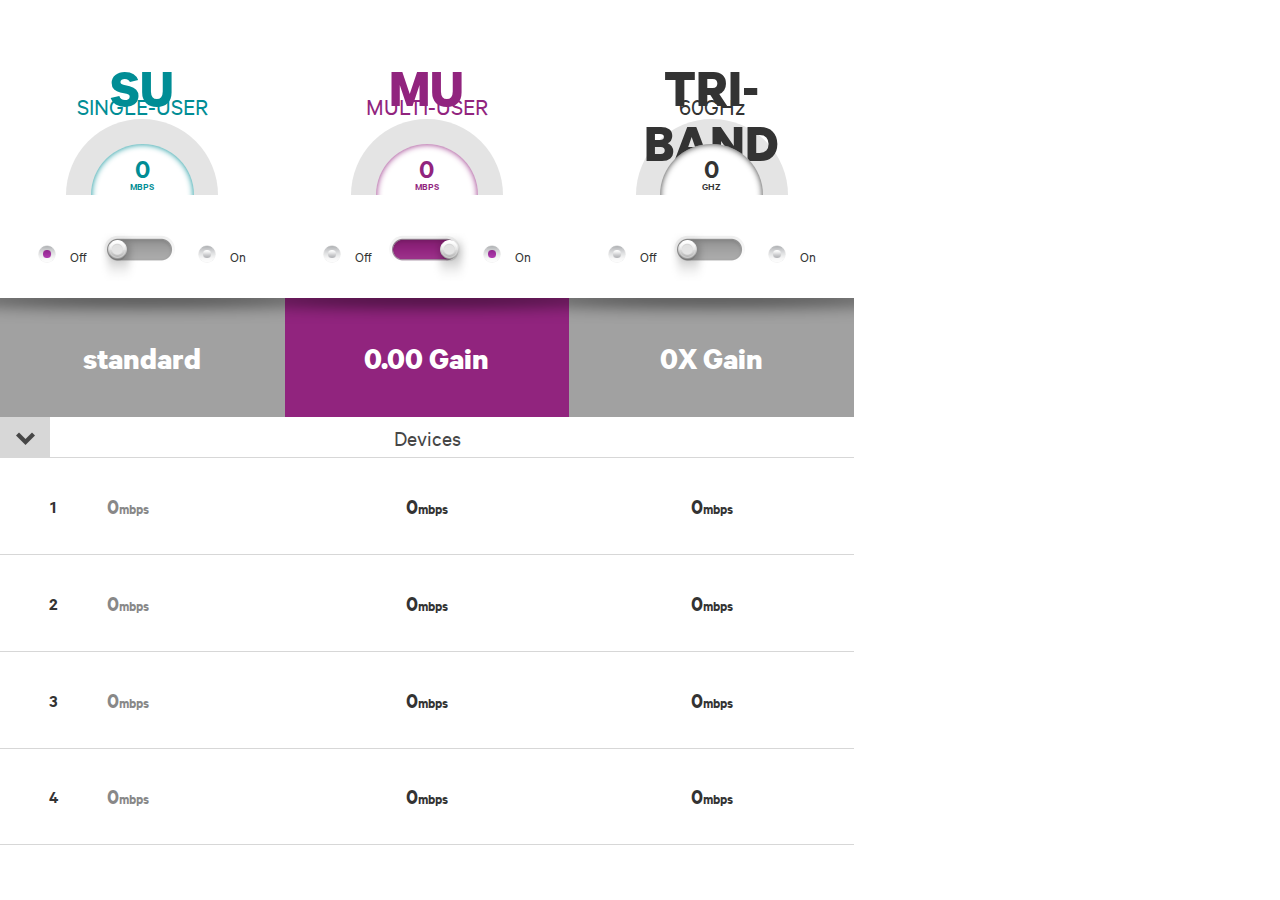
==== commit 53af1296: "initial push of adding tri-band updated gui" ====
--- a/index.html
+++ b/index.html
@@ -5,7 +5,7 @@
 		<meta name="viewport" content="width=device-width, initial-scale=1.0">
 		<link href="includes/gui.css" rel="stylesheet">
 	</head>
-	<body ng-class="{ 'mg-demo' : demo === 'mg', 'lb-demo' : demo === 'lb', 'mu-mode' : mode === 'mu', 'su-mode' : mode === 'su', 'loading' : loading, 'centered' : centered }">
+	<body ng-class="{ 'mg-demo' : demo === 'mg', 'lb-demo' : demo === 'lb', 'mu-mode' : mode === 'mu', 'su-mode' : mode === 'su', 'loading' : loading, 'collapse-numbers' : collapseNumbers }">
 		<ui-view></ui-view>
 		<!-- javascripts -->
 		<script src="includes/angular.min.js"></script>
--- a/includes/gui.css
+++ b/includes/gui.css
@@ -48,17 +48,13 @@
 .gain .num {
   font-family: "Qualcomm-Bold", sans serif;
 }
-.dial .desc {
-  font-family: "Qualcomm-Light", sans-serif;
-}
-.dial .desc,
-.dial .desc strong,
 .dial .tot,
 .dnum,
 .title,
 .demo.switches,
 .tput,
-.gain .lbl strong {
+.gain .lbl strong,
+.rbtn .txt {
   font-family: "Qualcomm-Semibold", sans-serif;
 }
 .dial .desc strong,
@@ -78,8 +74,7 @@
   color: #888;
 }
 .dial.mu,
-body.mu-mode .devices .control.mu,
-.gain .num {
+body.mu-mode .devices .control.mu {
   color: #91247e;
 }
 .dial.mu .border {
@@ -92,8 +87,12 @@
 .dial.su .border {
   border-color: #008d95;
 }
-.gain .lbl {
+.gain .num,
+.rbtn .lbl {
   color: #fff;
+}
+.collapser {
+  color: #464646;
 }
 body.mu-mode .dials .switches .control.mu,
 body.su-mode .dials .switches .control.su,
@@ -114,9 +113,6 @@
 }
 body {
   background: #3C3D3e;
-}
-body.centered {
-  background: #fff;
 }
 /* wtf-forms */
 .control {
@@ -162,6 +158,17 @@
 .radio .control-indicator {
   border-radius: 50%;
 }
+/* screens general idea */
+.screen {
+  width: 100%;
+  height: 100%;
+  position: absolute;
+  top: 0;
+  right: 0;
+  bottom: 0;
+  left: 0;
+  z-index: 1;
+}
 /* left column */
 .left {
   background: #fff;
@@ -169,40 +176,38 @@
   left: 0;
   top: 0;
   bottom: 0;
-  width: 25%;
+  width: 66.72%;
   height: 100%;
-}
-.left.centered {
-  width: 26%;
-  left: 37%;
-  right: 37%;
 }
 /* top left dials & switches */
 .dials {
   background: #fff;
   text-align: center;
   width: 100%;
-  height: 21.48%; /*232px;*/
+  height: 46.3%; /*500px;*/
+}
+.dials .col {
+  float: left;
+  width: 33.333%;
+  height: 100%;
+  position: relative;
 }
 .drap {
-  float: left;
-  margin: 4% 0 0 4%;
+  float: none;
+  display: block;
+  margin: 0 auto;
   padding: 0;
   position: relative;
-  max-width: 166px;
-  width: 44%;
-  height: 71%;
+  max-width: 258px;
+  width: 60%;
+  height: 51.6%; /*258px*/
   overflow: hidden;
-}
-.drap.su {
-  float: right;
-  margin: 4% 4% 0 0;
 }
 .dial {
   width: 100%;
   margin: 0;
   position: relative;
-  top: 35%;
+  top: 51%;
 }
 .dial:before {
   content: "";
@@ -262,32 +267,40 @@
   z-index: 3;
 }
 .dial .mode {
-  font-size: 31px;
+  font-size: 55px;
   line-height: 1;
   top: -29%;
 }
 .dial .desc {
-  font-size: 15px;
+  font-size: 24px;
   line-height: 1;
   top: -9%;
 }
 .dial .tot {
   background: #fff;
   border-radius: 50%;
-  box-shadow: 0 0 5px;
+  box-shadow: 0 0 6px inset;
   top: 20%;
   left: 50%;
   width: 60%;
   height: 60%;
   margin-left: -30%;
 }
-.dial .tot div {
+.dial .tot .t {
   font-size: 28px;
   line-height: 1;
   position: absolute;
   width: 100%;
   left: 0;
   top: 9.5%;
+}
+.dial .tot .fx {
+  background: #fff;
+  width: 100%;
+  height: 50%;
+  position: absolute;
+  left: 0;
+  bottom: 0;
 }
 .dial .tot small {
   font-size: 10px;
@@ -298,8 +311,14 @@
   top: 36%;
 }
 .dials .switches {
-  float: left;
-  width: 100%;
+  display: table;
+  float: none;
+  width: 100%;
+  height: 20%;
+}
+.dials .switches .inner {
+  display: table-cell;
+  vertical-align: middle;
 }
 .demo.switches {
   background: #fbfbfb; /* gradient? */
@@ -339,27 +358,49 @@
   background-position: 0 -36px;
 }
 .switch {
-  background: url(images/switch.png) no-repeat 0 0;
+  background: url(images/2015/switches.png) no-repeat 0 0;
   border: none;
   cursor: pointer;
   display: inline-block;
   margin: 0 10px;
   padding: 0;
-  width: 61px;
-  height: 31px;
+  width: 83px;
+  height: 48px;
   vertical-align: middle;
 }
-.switch.l {
-  background-position: 0 -31px;
-}
-/* mu gain row */
+.col.su .switch.r {
+  background-position: 0 -48px;
+}
+.col.mu .switch.r {
+  background-position: 0 -96px;
+}
+.col.tb .switch.r {
+  background-position: 0 -144px;
+}
+/* gain rows */
 .gain {
-  background: url(images/bg_gain.png) no-repeat 50% 50%;
-  background-size: cover;
+  display: table;
+  background: #a1a1a1 url(images/2015/shadow.png) no-repeat top center;
   position: relative;
   width: 100%;
-  height: 6.39%; /*68px;*/
-}
+  height: 28.4%; /*142px;*/
+}
+body.su-mode .col.su .gain {
+  background-color: #008d95;
+}
+body.mu-mode .col.mu .gain {
+  background-color: #91247e;
+}
+body.mu-mode .col.mu .gain {
+  background-color: #91247e;
+}
+.gain .num {
+  display: table-cell;
+  font-size: 32px;
+  text-align: center;
+  vertical-align: middle;
+}
+/*
 .gain .lbl {
   line-height: 1;
   margin: -0.5em 0 0;
@@ -385,105 +426,239 @@
   width: 30%;
   text-align: center;
 }
+*/
+/* collapser */
+.collapser {
+  background: url(images/d7d7d7.gif) repeat-x 0 100%;
+  display: table;
+  width: 100%;
+  height: 4.63%; /* 50px */
+}
+.collapser .inner {
+  display: table-cell;
+  font-size: 22px;
+  position: relative;
+  text-align: center;
+  vertical-align: middle;
+}
+.collapser .arrow {
+  background: #d7d7d7;
+  cursor: pointer;
+  display: block;
+  width: 50px;
+  height: 100%;
+  position: absolute;
+  left: 0;
+  top: 0;
+}
+.collapser .arrow .arr {
+  background: url(images/2015/collapse.png) no-repeat 0 0;
+  display: block;
+  width: 20px;
+  height: 20px;
+  position: absolute;
+  top: 50%;
+  left: 50%;
+  margin: -10px;
+}
 /* device tput data # rows */
 .left .devices {
-  /*border-bottom: 1px solid #d7d7d7;*/
-  display: block;
-  overflow: hidden; /*-y: auto;*/
-  width: 100%;
-  height: 33%;
-}
-.left .devices.nolb {
-  height: 61.11%;
-  border-bottom: none;
+  display: block;
+  overflow: hidden;
+  width: 100%;
+  height: 43%;
+  
+  -webkit-transition: all 0.3s ease-in-out;
+  -moz-transition: all 0.3s ease-in-out;
+  transition: all 0.3s ease-in-out;
 }
 .devicerow {
-  background: #fff url(images/d7d7d7.gif) repeat-y 50% 0;
   display: table;
   width: 100%;
   padding: 0;/*0.6em 0;*/
 }
-/*
-.nolb .devicerow {
-  padding: 1.5em 0;
-}
-*/
 .devicerow .inner {
   background: url(images/d7d7d7.gif) repeat-x 0 100%;
   display: table-row;
   width: 100%;
 }
-.devicerow .control,
 .tput,
 .dnum {
   display: table-cell;
   text-align: center;
   vertical-align: middle;
 }
-.devicerow .control {
-  cursor: default;
-  font-size: 15px;
-  padding-left: 0;
-  width: 12%; /*41px;*/
-}
-.devicerow .control-indicator {
-  margin-left: -0.5rem;
-  left: 50%;
-  top: 25%;
-}
 .dnum {
-  background: url(images/bg_circle.png) no-repeat 50% 50%;
-  background-size: contain;
   font-size: 18px;
   text-align: center;
-  width: 16.4%; /*56px;*/
+  width: 12.5%; /*56px;*/
   height: inherit;
   position: relative;
 }
-.dnum .dv {
-  width: 57%;
-  height: 29px;
-  display: block;
-  margin: -13px 0 0 -28.5%;
-  position: absolute;
-  left: 50%;
-  top: 50%;
-  background: url(images/devices_left.png) no-repeat 0 0;
-  background-size: cover;
-  text-align: left;
-  text-indent: -999em;
-}
-.dnum .dv.d2 {
-  background-position: -31px 0;
-}
-.dnum .dv.d3 {
-  background-position: -62px 0;
-}
-.dnum .dv.d4 {
-  background-position: -93px 0;
-}
-.dnum .dv.d5 {
-  background-position: -124px 0;
-}
-.dnum .dv.d6 {
-  background-position: -155px 0;
-}
 .tput {
   font-size: 22px;
-  width: 29.8%; /*101px;*/
+  width: 33.33333%; /*101px;*/
+}
+.tput.su {
+  width: 20.83333%;
+  text-align: left;
 }
 .tput small {
   font-size: 14px;
 }
-/* bottom left logo */
-.logo {
-  background: url(images/logo_tagline.png) no-repeat 50% 50%;
+/* handle collapsing device numbers */
+.dials,
+.drap,
+.dials .switches,
+.gain,
+.left .devices {
+  -webkit-transition: all 0.2s ease-in-out;
+  -moz-transition: all 0.2s ease-in-out;
+  transition: all 0.2s ease-in-out;
+}
+
+.collapser .arrow .arr {
+  -webkit-transition: all 0.3s ease-in-out 0.2s;
+  -moz-transition: all 0.3s ease-in-out 0.2s;
+  transition: all 0.3s ease-in-out 0.2s;
+}
+.collapse-numbers .collapser .arrow .arr {
+  -moz-transform: rotate(-180deg);
+  -webkit-transform: rotate(-180deg);
+  -o-transform: rotate(-180deg);
+  -ms-transform: rotate(-180deg);
+  transform: rotate(-180deg);
+}
+.collapse-numbers .dials {
+  height: 95.37%;
+}
+.collapse-numbers .drap {
+  height: 37.1%;
+}
+.collapse-numbers .dials .switches {
+  height: 16%;
+}
+.collapse-numbers .gain {
+  height: 46.9%;
+}
+.collapse-numbers .left .devices {
+  height: 0;
+}
+/* home right side */
+.right {
+  background: #fff;
+  position: absolute;
+  right: 0;
+  top: 0;
+  bottom: 0;
+  width: 33.28%;
+  height: 100%;
+}
+.rbtn {
+  background: url(images/2015/btn-athome-bg.jpg) no-repeat 0 0;
+  background-size: cover;
+  cursor: pointer;
+  display: block;
+  width: 100%;
+  height: 33.333333%%;
+  position: relative;
+}
+.rbtn.onthego {
+  background-image: url(images/2015/btn-onthego-bg.jpg);
+}
+.rbtn.office {
+  background-image: url(images/2015/btn-office-bg.jpg);
+}
+.rbtn .border {
+  background: url(images/2015/btn-border.png) no-repeat 100% 0;
+  background-size: cover;
+  position: absolute;
+  top: 0;
+  right: 0;
+  bottom: 0;
+  left: 0;
+  z-index: 2;
+}
+.rbtn .txt {
+  cursor: pointer;
+  font-size: 42px;
+  line-height: 47px;
+  width: 300px;
+  position: absolute;
+  bottom: 36px;
+  left: 36px;
+  z-index: 5;
+}
+.rbtn .txt .dot {
+  background: url(images/2015/btn-plus.png) no-repeat 0 0;
+  float: left;
+  width: 44px;
+  height: 47px;
+  margin-right: 20px;
+}
+.rbtn.active .txt .dot {
+  background-image: url(images/2015/btn-x.png)
+}
+.layover {
+  background: url(images/2015/btn-overlay.png) repeat 0 0;
+  display: block;
+  width: 100%;
+  height: 100%;
+  position: absolute;
+  top: 0;
+  left: 0;
+  z-index: 1;
+}
+.layover,
+.dbx {
+  opacity: 0;
+  
+  -webkit-transition: opacity 100ms linear;
+  -moz-transition: opacity 100ms linear;
+  transition: opacity 100ms linear;
+}
+.active .layover,
+.active .dbx {
+  opacity: 1;
+}
+.dbx {
+  background: #91247e url(images/2015/btn-athome-mu.jpg) no-repeat 0 0;
   background-size: contain;
-  position: absolute;
-  left: 0;
-  bottom: 0;
-  width: 100%;
-  height: 11.22%; /*119px;*/
+  display: block;
+  width: 43.75%;
+  height: 58.33333%;
+  position: absolute;
+  top: 8.33333%;
+  left: 4.5%;
+  z-index: 6;
+}
+.dbx.tb {
+  background-color: #e99f00;
+  background-image: url(images/2015/btn-athome-tb.jpg);
+  left: auto;
+  right: 4.5%;
+}
+.rbtn.onthego .dbx.mu {
+  background-image: url(images/2015/btn-onthego-mu.jpg);
+}
+.rbtn.onthego .dbx.tb {
+  background-image: url(images/2015/btn-onthego-tb.jpg);
+}
+.rbtn.office .dbx.mu {
+  background-image: url(images/2015/btn-office-mu.jpg);
+}
+.rbtn.office .dbx.tb {
+  background-image: url(images/2015/btn-office-tb.jpg);
+}
+.dbx .lbl {
+  display: block;
+  font-size: 36px;
+  line-height: 1.45;
+  text-align: center;
+  width: 100%;
+  position: absolute;
+  left: 0;
+  bottom: 0;
 }
 /* main right side */
 .main {
@@ -618,143 +793,6 @@
   left: 0;
   bottom: 30px;
 }
-/* responsive tweaking */
-@media screen and (max-height: 767px) {
-  .dial .tot div {
-    top: 0;
-  }
-  .dial .tot small {
-    top: 25%;
-  }
-}
-@media screen and (min-height: 960px) {
-  .drap {
-    margin: 4% 0 0 4%;
-  }
-  .drap.su {
-    margin: 4% 4% 0 0;
-  }
-  .dial .mode {
-    font-size: 27px;
-  }
-  .left .devices {
-    height: 35%;
-  }
-  .left .devices.nolb {
-    height: 50%;
-  }
-  .devicerow {
-    padding: 1.25em 0;
-  }
-  .nolb .devicerow {
-    padding: 2.5em 0;
-  }
-  .devicerow .inner {
-    height: 3.4em;
-  }
-  .tput {
-    font-size: 24px;
-  }
-  .tput small {
-    font-size: 14px;
-  }
-  .demo.switches {
-    height: 5%;
-  }
-}
-@media screen and (min-width:1600px) {
-  .left {
-    width: 378px;
-  }
-  .main {
-    left: 378px;
-  }
-  .dials .switches .control.mu {
-    padding-left: 3em;
-  }
-  .dials .switches .control.su {
-    padding-right: 3em;
-  }
-  .switches .control-indicator {
-    width: 26px;
-    height: 26px;
-    line-height: 26px;
-  }
-  .switches .control input:checked ~ .control-indicator {
-    background-position: 0 -26px;
-  }
-  .switches .control.su input:checked ~ .control-indicator {
-    background-position: 0 -52px;
-  }
-  .demo.switches .control {
-    font-size: 20px;
-  }
-  .demo.switches .control.mu {
-    padding-left: 2em;
-  }
-  .demo.switches .control.su {
-    padding-right: 2em;
-  }
-  
-  .gain.mg .lbl {
-    font-size: 31px;
-  }
-  .gain.lb .lbl {
-    font-size: 28px;
-  }
-  .gain .num {
-    font-size: 33px;
-    margin-left: 0.75em;
-  }
-  .title {
-    font-size: 29px;
-    margin: 15% 0 0;
-  }
-  .byline {
-    position: relative;
-    top: -4px;
-  }
-}
-@media screen and (min-width:1600px) and (min-height:960px) {
-  .dial .mode {
-    font-size: 27px;
-    margin-top: 4px;
-  }
-  .dial .desc {
-    margin-top: 3px;
-  }
-  .dial .desc,
-  .dial .tot small {
-    font-size: 13px;
-  }
-  .dial .tot div {
-    font-size: 32px;
-    margin: 5px 0 3px;
-  }
-}
-
-.tog {
-  background: url(images/fx.gif) repeat 0 0;
-  cursor: default;
-  display: block;
-  width: 41px;
-  height: 41px;
-  position: absolute;
-  right: 0;
-  z-index: 99;
-}
-.tog.num {
-  right: 0;
-  bottom: 0;
-}
-.tog.sim {
-  top: 0;
-  right: 0;
-}
-.tog.lbt {
-  top: 0;
-  left: 0;
-}
 
 /* animations */
 .dial .ring {
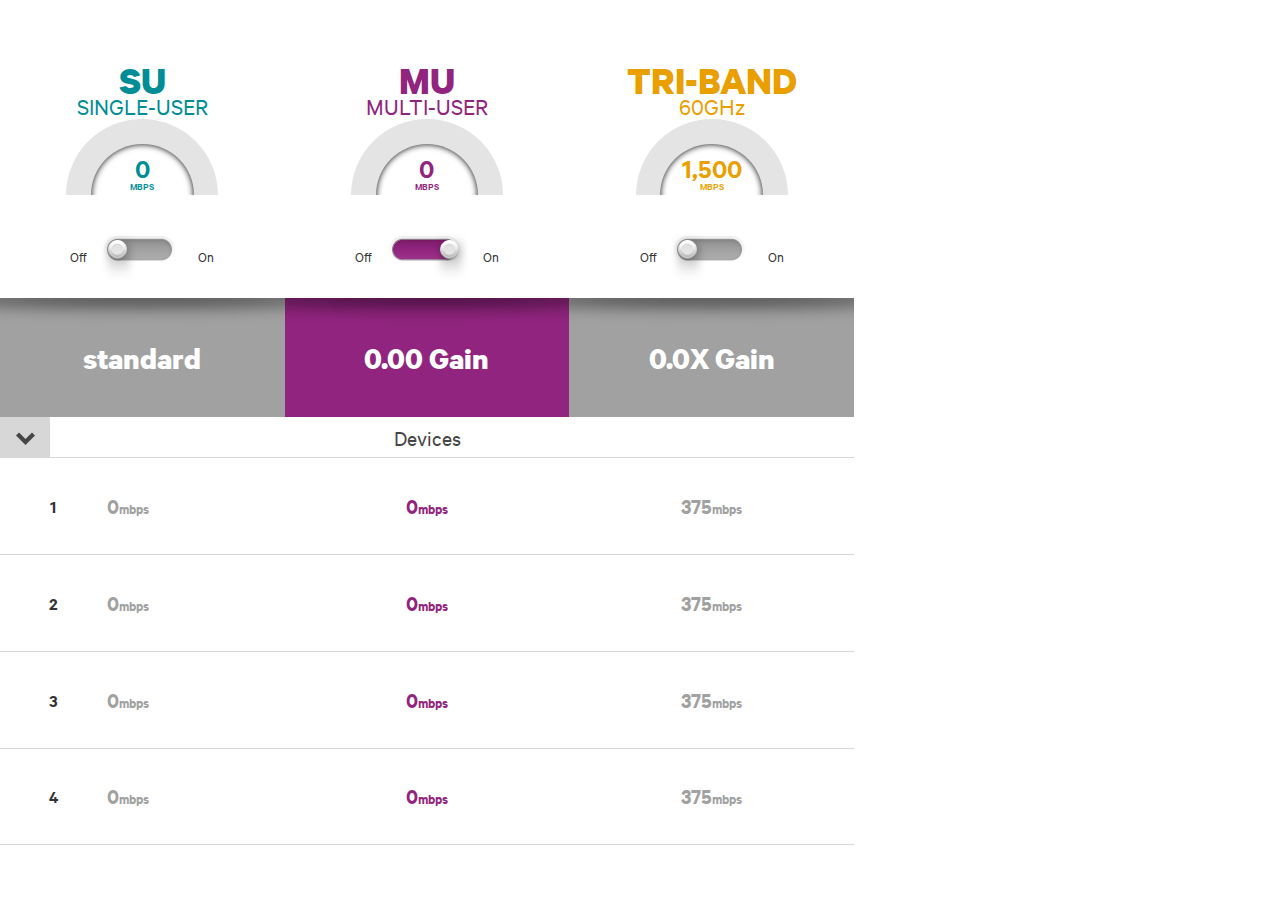
==== commit 6abd5b9c: "stub out switching to other screens from the home screen" ====
--- a/index.html
+++ b/index.html
@@ -5,7 +5,7 @@
 		<meta name="viewport" content="width=device-width, initial-scale=1.0">
 		<link href="includes/gui.css" rel="stylesheet">
 	</head>
-	<body ng-class="{ 'mg-demo' : demo === 'mg', 'lb-demo' : demo === 'lb', 'mu-mode' : mode === 'mu', 'su-mode' : mode === 'su', 'loading' : loading, 'collapse-numbers' : collapseNumbers }">
+	<body ng-class="{ 'mg-demo' : demo === 'mg', 'lb-demo' : demo === 'lb', 'mu-mode' : mode === 'mu', 'su-mode' : mode === 'su', 'tb-mode' : mode === 'tb', 'loading' : loading, 'collapse-numbers' : collapseNumbers }">
 		<ui-view></ui-view>
 		<!-- javascripts -->
 		<script src="includes/angular.min.js"></script>
--- a/includes/gui.css
+++ b/includes/gui.css
@@ -66,6 +66,13 @@
   color: #333;
 }
 body.mu-mode .tput.su,
+body.mu-mode .tput.tb,
+body.su-mode .tput.tb,
+body.su-mode .tput.mu,
+body.tb-mode .tput.su,
+body.tb-mode .tput.mu {
+  color: #a1a1a1;
+}
 body.mu-mode .control.su,
 body.su-mode .tput.mu,
 body.su-mode .control.mu,
@@ -74,14 +81,24 @@
   color: #888;
 }
 .dial.mu,
-body.mu-mode .devices .control.mu {
+body.mu-mode .devices .control.mu,
+body.mu-mode .tput.mu {
   color: #91247e;
 }
 .dial.mu .border {
   border-color: #91247e;
 }
+.dial.tb,
+body.tb-mode .devices .control.tb,
+body.tb-mode .tput.tb {
+  color: #e99f00;
+}
+.dial.tb .border {
+  border-color: #e99f00;
+}
 .dial.su,
-body.su-mode .devices .control.su {
+body.su-mode .devices .control.su,
+body.su-mode .tput.su {
   color: #008d95;
 }
 .dial.su .border {
@@ -168,6 +185,17 @@
   bottom: 0;
   left: 0;
   z-index: 1;
+  
+  opacity: 0;
+  display: none;
+  
+  -webkit-transition: opacity 400ms linear;
+  -moz-transition: opacity 400ms linear;
+  transition: opacity 400ms linear;
+}
+.screen.onscreen {
+  opacity: 1;
+  display: block;
 }
 /* left column */
 .left {
@@ -267,9 +295,14 @@
   z-index: 3;
 }
 .dial .mode {
-  font-size: 55px;
+  font-size: 41px;
   line-height: 1;
   top: -29%;
+}
+@media screen and (min-height: 900px) and (min-width: 1600px) {
+  .dial .mode {
+    font-size: 55px;
+  }
 }
 .dial .desc {
   font-size: 24px;
@@ -279,7 +312,7 @@
 .dial .tot {
   background: #fff;
   border-radius: 50%;
-  box-shadow: 0 0 6px inset;
+  box-shadow: #000 0 0 6px inset;
   top: 20%;
   left: 50%;
   width: 60%;
@@ -332,16 +365,18 @@
 }
 .dials .switches .control {
   font-size: 14px;
-  padding-left: 2rem;
+  padding-left: 0; /* 2rem */
 }
 .demo.switches .control {
   font-size: 16px;
 }
 .switches .control-indicator {
+  display: none; /* actually...
   width: 1.125rem;
   height: 1.125rem;
   line-height: 1.125rem;
   background-image: url(images/dots_big.png);
+  */
 }
 .switches .control.su {
   padding-left: 0;
@@ -391,6 +426,9 @@
 body.mu-mode .col.mu .gain {
   background-color: #91247e;
 }
+body.tb-mode .col.tb .gain {
+  background-color: #e99f00;
+}
 body.mu-mode .col.mu .gain {
   background-color: #91247e;
 }
@@ -612,6 +650,7 @@
 .layover,
 .dbx {
   opacity: 0;
+  display: none;
   
   -webkit-transition: opacity 100ms linear;
   -moz-transition: opacity 100ms linear;
@@ -619,12 +658,12 @@
 }
 .active .layover,
 .active .dbx {
+  display: block;
   opacity: 1;
 }
 .dbx {
   background: #91247e url(images/2015/btn-athome-mu.jpg) no-repeat 0 0;
   background-size: contain;
-  display: block;
   width: 43.75%;
   height: 58.33333%;
   position: absolute;
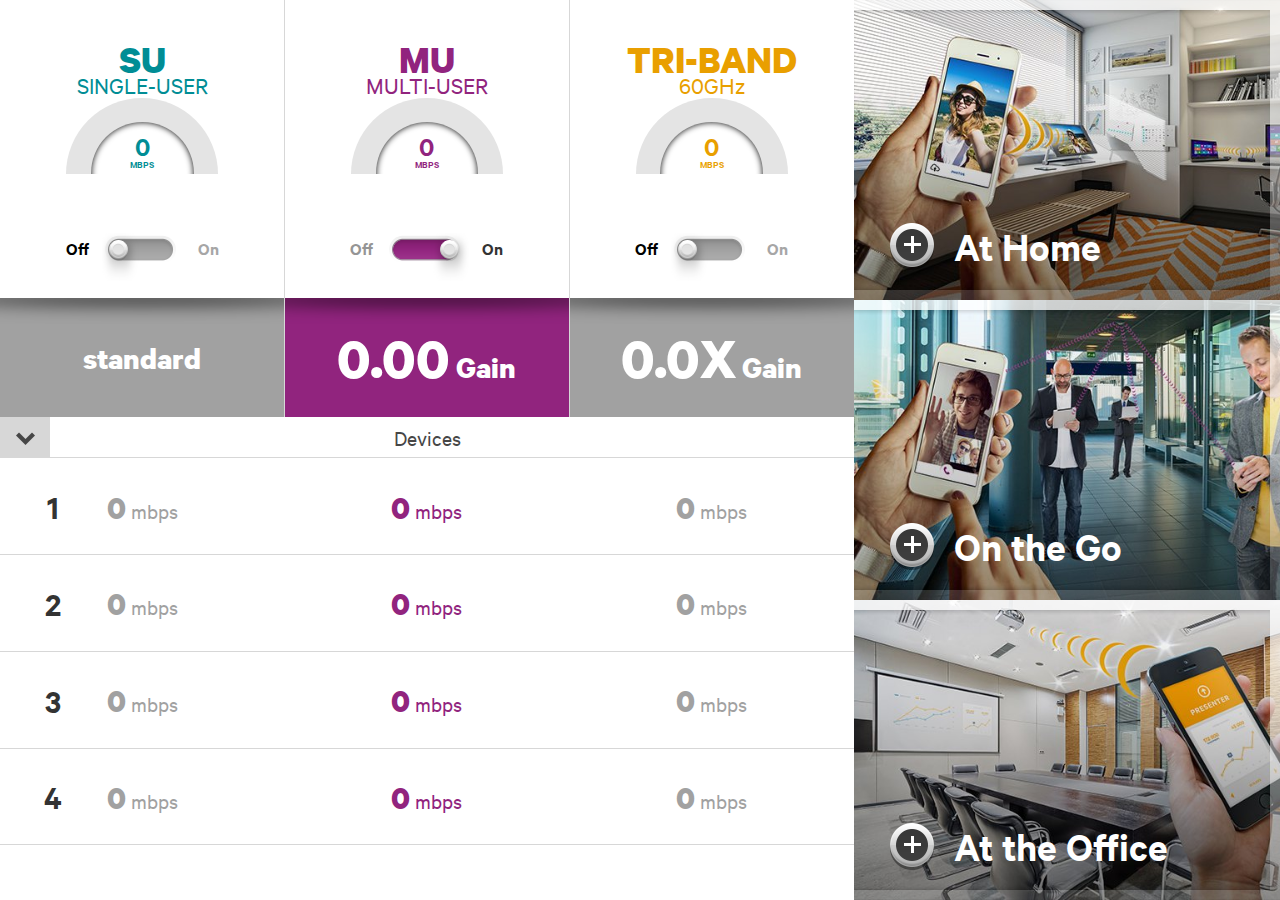
==== commit 29a8b3d4: "change index.html title to Mu-MiMo, and tweak 1 comment" ====
--- a/index.html
+++ b/index.html
@@ -1,13 +1,13 @@
 <!DOCTYPE html>
 <html ng-app="qmimo">
 	<head>
-		<title>Mu-Mimo</title>
+		<title>Mu-MiMo</title>
 		<meta name="viewport" content="width=device-width, initial-scale=1.0">
 		<link href="includes/gui.css" rel="stylesheet">
 	</head>
 	<body ng-class="{ 'mg-demo' : demo === 'mg', 'lb-demo' : demo === 'lb', 'mu-mode' : mode === 'mu', 'su-mode' : mode === 'su', 'tb-mode' : mode === 'tb', 'loading' : loading, 'collapse-numbers' : collapseNumbers }">
 		<ui-view></ui-view>
-		<!-- javascripts -->
+		<!-- load all the javascripts -->
 		<script src="includes/angular.min.js"></script>
 		<script src="includes/angular-ui-router.min.js"></script>
 		<script src="includes/angular-resource.min.js"></script>
--- a/includes/gui.css
+++ b/includes/gui.css
@@ -40,19 +40,20 @@
     font-style: normal;
 }
 
-body {
+body,
+.tput small {
   font-family: "Qualcomm-Regular", sans-serif;
 }
 .dial .mode,
 .devices .control,
+.tput,
 .gain .num {
   font-family: "Qualcomm-Bold", sans serif;
 }
 .dial .tot,
 .dnum,
 .title,
-.demo.switches,
-.tput,
+.switches,
 .gain .lbl strong,
 .rbtn .txt {
   font-family: "Qualcomm-Semibold", sans-serif;
@@ -64,6 +65,14 @@
 /* colors */
 body {
   color: #333;
+}
+body.su-mode .col.mu .lbl-on,
+body.su-mode .col.tb .lbl-on,
+body.mu-mode .col.su .lbl-on,
+body.mu-mode .col.tb .lbl-on,
+body.tb-mode .col.su .lbl-on,
+body.tb-mode .col.mu .lbl-on {
+  color: #a6a6a6;
 }
 body.mu-mode .tput.su,
 body.mu-mode .tput.tb,
@@ -73,6 +82,11 @@
 body.tb-mode .tput.mu {
   color: #a1a1a1;
 }
+body.su-mode .col.su .lbl-off,
+body.mu-mode .col.mu .lbl-off,
+body.tb-mode .col.tb .lbl-off {
+  color: #959595;
+}
 body.mu-mode .control.su,
 body.su-mode .tput.mu,
 body.su-mode .control.mu,
@@ -113,6 +127,12 @@
 }
 body.mu-mode .dials .switches .control.mu,
 body.su-mode .dials .switches .control.su,
+body.su-mode .col.mu .lbl-off,
+body.su-mode .col.tb .lbl-off,
+body.mu-mode .col.su .lbl-off,
+body.mu-mode .col.tb .lbl-off,
+body.tb-mode .col.su .lbl-off,
+body.tb-mode .col.mu .lbl-off,
 .demo.switches .control.active {
   color: #000;
 }
@@ -181,21 +201,34 @@
   height: 100%;
   position: absolute;
   top: 0;
-  right: 0;
   bottom: 0;
-  left: 0;
+  left: 100%;
+  opacity: 1;
   z-index: 1;
   
+  -webkit-transition: all 400ms ease-in-out;
+  -moz-transition: all 400ms ease-in-out;
+  transition: all 400ms ease-in-out;
+}
+.screen.home {
+  left: -100%;
+}
+.screen.onscreen,
+.screen.home.onscreen {
+  left: 0;
+  z-index: 2;
+}
+.screen.xfade {
+/*
+  -webkit-transition: opacity 1s ease-in-out;
+  -moz-transition: opacity 1s ease-in-out;
+  transition: opacity 1s ease-in-out;
+*/
+  left: 0;
   opacity: 0;
-  display: none;
-  
-  -webkit-transition: opacity 400ms linear;
-  -moz-transition: opacity 400ms linear;
-  transition: opacity 400ms linear;
-}
-.screen.onscreen {
+}
+.screen.xfade.onscreen {
   opacity: 1;
-  display: block;
 }
 /* left column */
 .left {
@@ -219,6 +252,12 @@
   width: 33.333%;
   height: 100%;
   position: relative;
+}
+.dials .col.mu {
+  margin: 0 -1px;
+  border-left: 1px solid #d7d7d7;
+  border-right: 1px solid #d7d7d7;
+  z-index: 3;
 }
 .drap {
   float: none;
@@ -235,8 +274,15 @@
   width: 100%;
   margin: 0;
   position: relative;
-  top: 51%;
-}
+  top: 41%;
+}
+/*
+@media screen and (max-height: 699px) {
+  .dial {
+    top: 41%;
+  }
+}
+*/
 .dial:before {
   content: "";
   display: block;
@@ -299,11 +345,6 @@
   line-height: 1;
   top: -29%;
 }
-@media screen and (min-height: 900px) and (min-width: 1600px) {
-  .dial .mode {
-    font-size: 55px;
-  }
-}
 .dial .desc {
   font-size: 24px;
   line-height: 1;
@@ -361,10 +402,10 @@
 }
 .switches .control {
   line-height: 31px;
-  vertical-align: middle;
+  vertical-align: top;
 }
 .dials .switches .control {
-  font-size: 14px;
+  font-size: 18px;
   padding-left: 0; /* 2rem */
 }
 .demo.switches .control {
@@ -438,6 +479,9 @@
   text-align: center;
   vertical-align: middle;
 }
+.gain .num strong {
+  font-size: 60px;
+}
 /*
 .gain .lbl {
   line-height: 1;
@@ -527,14 +571,14 @@
   vertical-align: middle;
 }
 .dnum {
-  font-size: 18px;
+  font-size: 34px;
   text-align: center;
   width: 12.5%; /*56px;*/
   height: inherit;
   position: relative;
 }
 .tput {
-  font-size: 22px;
+  font-size: 34px;
   width: 33.33333%; /*101px;*/
 }
 .tput.su {
@@ -542,7 +586,7 @@
   text-align: left;
 }
 .tput small {
-  font-size: 14px;
+  font-size: 22px;
 }
 /* handle collapsing device numbers */
 .dials,
@@ -598,8 +642,9 @@
   cursor: pointer;
   display: block;
   width: 100%;
-  height: 33.333333%%;
+  height: 33.333%;
   position: relative;
+  overflow: hidden;
 }
 .rbtn.onthego {
   background-image: url(images/2015/btn-onthego-bg.jpg);
@@ -623,7 +668,7 @@
   line-height: 47px;
   width: 300px;
   position: absolute;
-  bottom: 36px;
+  bottom: 30px;
   left: 36px;
   z-index: 5;
 }
@@ -650,32 +695,43 @@
 .layover,
 .dbx {
   opacity: 0;
-  display: none;
   
-  -webkit-transition: opacity 100ms linear;
-  -moz-transition: opacity 100ms linear;
-  transition: opacity 100ms linear;
-}
-.active .layover,
-.active .dbx {
-  display: block;
+  -webkit-transition: opacity 400ms ease-in-out;
+  -moz-transition: opacity 400ms ease-in-out;
+  transition: opacity 400ms ease-in-out;
+}
+.active .layover {
   opacity: 1;
 }
 .dbx {
   background: #91247e url(images/2015/btn-athome-mu.jpg) no-repeat 0 0;
   background-size: contain;
+  display: block;
   width: 43.75%;
   height: 58.33333%;
   position: absolute;
-  top: 8.33333%;
+  top: -208.33333%;
   left: 4.5%;
   z-index: 6;
+}
+.dbx.mu {
+  -webkit-transition-delay: 200ms;
+  -moz-transition-delay: 200ms;
+  transition-delay: 200ms;
 }
 .dbx.tb {
   background-color: #e99f00;
   background-image: url(images/2015/btn-athome-tb.jpg);
   left: auto;
   right: 4.5%;
+  
+  -webkit-transition-delay: 400ms;
+  -moz-transition-delay: 400ms;
+  transition-delay: 400ms;
+}
+.active .dbx {
+  opacity: 1;
+  top: 8.33333%;
 }
 .rbtn.onthego .dbx.mu {
   background-image: url(images/2015/btn-onthego-mu.jpg);
@@ -690,6 +746,7 @@
   background-image: url(images/2015/btn-office-tb.jpg);
 }
 .dbx .lbl {
+  background: #91247e;
   display: block;
   font-size: 36px;
   line-height: 1.45;
@@ -698,14 +755,25 @@
   position: absolute;
   left: 0;
   bottom: 0;
+}
+.dbx.tb .lbl {
+  background: #e99f00;
+}
+@media screen and (max-height: 699px) {
+  .rbtn .txt {
+    bottom: 16px;
+  }
+  .dbx .lbl {
+    font-size: 24px;
+  }
 }
 /* main right side */
 .main {
   background: url(images/bg_room.jpg) no-repeat 0 50%;
   background-size: contain;
   position: absolute;
-  left: 25%;
-  right: 0;
+  left: 20%;
+  right: 10%;
   top: 0;
   bottom: 0;
   /*width: 80%;*/
@@ -832,7 +900,182 @@
   left: 0;
   bottom: 30px;
 }
-
+/* responsive minor cleanup */
+@media screen and (min-width: 1400px) and (min-height: 800px) {
+  .dial .mode {
+    font-size: 55px;
+  }
+  .dial .tot .t {
+    font-size: 42px;
+  }
+  .dial .tot small {
+    font-size: 20px;
+  }
+  .router {
+    width: 74px;
+    height: 73px;
+  }
+}
+/* other demo scenes */
+.screen.athome-tb {
+  background: url(images/2015/athome-tb.jpg) no-repeat 50% 50%;
+}
+.athome-tb .sig1 {
+  background: url(images/2015/athome-tb-1.png) no-repeat 275px 0;
+  display: block;
+  width: 275px;
+  height: 219px;
+  position: absolute;
+  left: 50%;
+  top: 50%;
+  margin: -186px 0 0 -440px;
+}
+.athome-tb .sig2 {
+  background: url(images/2015/athome-tb-2.png) no-repeat 118px 0;
+  display: block;
+  width: 118px;
+  height: 58px;
+  position: absolute;
+  left: 50%;
+  top: 50%;
+  margin: -27px 0 0 332px;
+}
+.athome-tb .sig3 {
+  background: url(images/2015/athome-tb-3.png) no-repeat 110px 0;
+  display: block;
+  width: 110px;
+  height: 58px;
+  position: absolute;
+  left: 50%;
+  top: 50%;
+  margin: -27px 0 0 436px;
+}
+.athome-tb.onscreen .sig1 {
+  animation: playathometb1 1s steps(12) 0.6s infinite;
+}
+.athome-tb.onscreen .sig2 {
+  animation: playathometb2 0.6s steps(20) 0.6s infinite;
+}
+.athome-tb.onscreen .sig3 {
+  animation: playathometb3 1s steps(16) 0.6s infinite;
+}
+@keyframes playathometb1 {
+	100% { background-position: -3025px 0; }
+}
+@keyframes playathometb2 {
+	100% { background-position: -2242px 0; }
+}
+@keyframes playathometb3 {
+	100% { background-position: -1650px 0; }
+}
+.screen.office-tb {
+  background: url(images/2015/office-tb.jpg) no-repeat 50% 50%;
+}
+.office-tb .sig1 {
+  background: url(images/2015/office-tb-1.png) no-repeat 0 290px;
+  display: block;
+  width: 491px;
+  height: 290px;
+  position: absolute;
+  left: 50%;
+  top: 50%;
+  margin: -444px 0 0 -321px;
+}
+.office-tb.onscreen .sig1 {
+  animation: playofficetb1 1s steps(14) 0.6s infinite;
+}
+@keyframes playofficetb1 {
+	100% { background-position: 0 -3770px; }
+}
+.screen.office-mu {
+  background: url(images/2015/office-mu.jpg) no-repeat 50% 50%;
+}
+.office-mu .sig1 {
+  background: url(images/2015/office-mu-1.png) no-repeat 0 387px;
+  display: block;
+  width: 1728px;
+  height: 387px;
+  position: absolute;
+  left: 50%;
+  top: 50%;
+  margin: -490px 0 0 -778px;
+}
+.office-mu.onscreen .sig1 {
+  animation: playofficemu1 1s steps(10) 0.6s infinite;
+}
+@keyframes playofficemu1 {
+	100% { background-position: 0 -3483px; }
+}
+.screen.onthego-tb {
+  background: url(images/2015/onthego-tb.jpg) no-repeat 50% 50%;
+}
+.onthego-tb .sig1 {
+  background: url(images/2015/onthego-tb-1.png) no-repeat 0 -3081px;
+  display: block;
+  width: 441px;
+  height: 237px;
+  position: absolute;
+  left: 50%;
+  top: 50%;
+  margin: -164px 0 0 -381px;
+}
+.onthego-tb.onscreen .sig1 {
+  animation: playonthegotb1 1s steps(14) 0.6s infinite;
+}
+@keyframes playonthegotb1 {
+	100% { background-position: 0 237px; }
+}
+.screen.onthego-mu {
+  background: url(images/2015/onthego-mu.jpg) no-repeat 50% 50%;
+}
+.onthego-mu .sig1 {
+  background: url(images/2015/onthego-mu-1.png) no-repeat 0 503px;
+  display: block;
+  width: 802px;
+  height: 503px;
+  position: absolute;
+  left: 50%;
+  top: 50%;
+  margin: -463px 0 0 -425px;
+}
+.onthego-mu.onscreen .sig1 {
+  animation: playonthegomu1 1.5s steps(18) 0.6s infinite;
+}
+@keyframes playonthegomu1 {
+	100% { background-position: 0 -8551px; }
+}
+.dhome {
+  background: url(images/2015/home.png) no-repeat 0 0;
+  display: block;
+  text-indent: -999em;
+  width: 132px;
+  height: 114px;
+  position: absolute;
+  top: 0;
+  right: 0;
+  z-index: 99;
+}
+.dbtn {
+  background: url(images/2015/dbtn-mu-off.png) no-repeat 50% 50%;
+  display: block;
+  text-indent: -999em;
+  width: 104px;
+  height: 104px;
+  position: absolute;
+  top: 138px;
+  right: 13px;
+  z-index: 99;
+}
+.dbtn.mu.onn {
+  background-image: url(images/2015/dbtn-mu-on.png);
+}
+.dbtn.tb {
+  background-image: url(images/2015/dbtn-tb-off.png);
+  top: 257px;
+}
+.dbtn.tb.onn {
+  background-image: url(images/2015/dbtn-tb-on.png);
+}
 /* animations */
 .dial .ring {
   -webkit-animation: spin 8s linear infinite;
@@ -1014,4 +1257,4 @@
 }
 *::-moz-focus-inner {
 	border: none;
-}+}
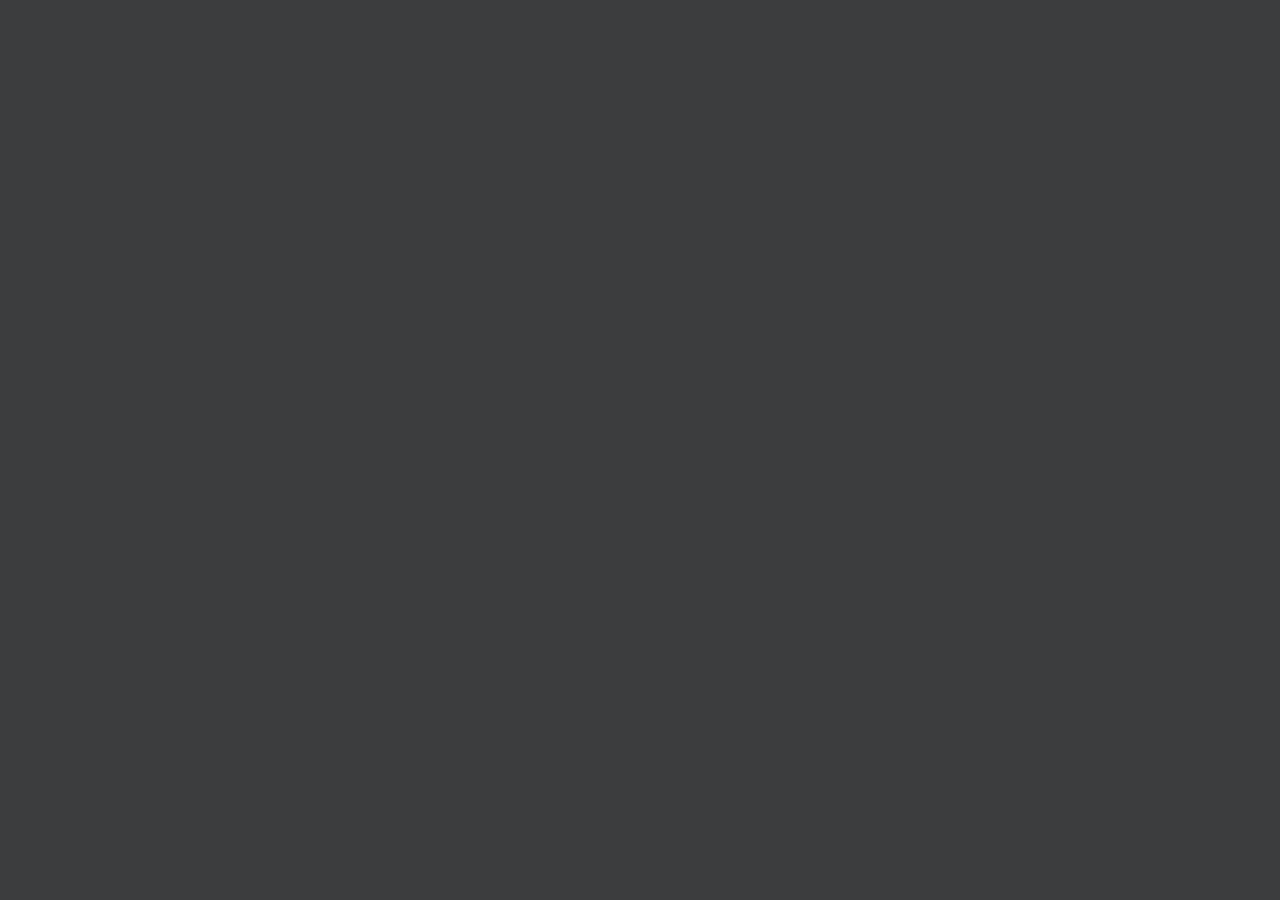
==== commit eb383892: "QMIMO-24 change body class logic so tb mode Gain box background color stays color when tb mode is on" ====
--- a/index.html
+++ b/index.html
@@ -5,7 +5,7 @@
 		<meta name="viewport" content="width=device-width, initial-scale=1.0">
 		<link href="includes/gui.css" rel="stylesheet">
 	</head>
-	<body ng-class="{ 'mg-demo' : demo === 'mg', 'lb-demo' : demo === 'lb', 'mu-mode' : mode === 'mu', 'su-mode' : mode === 'su', 'tb-mode' : mode === 'tb', 'loading' : loading, 'collapse-numbers' : collapseNumbers }">
+	<body ng-class="{ 'mg-demo' : demo === 'mg', 'lb-demo' : demo === 'lb', 'mu-mode' : mode === 'mu', 'su-mode' : mode === 'su', 'tb-mode' : tbmode, 'loading' : loading, 'collapse-numbers' : collapseNumbers }">
 		<ui-view></ui-view>
 		<!-- load all the javascripts -->
 		<script src="includes/angular.min.js"></script>
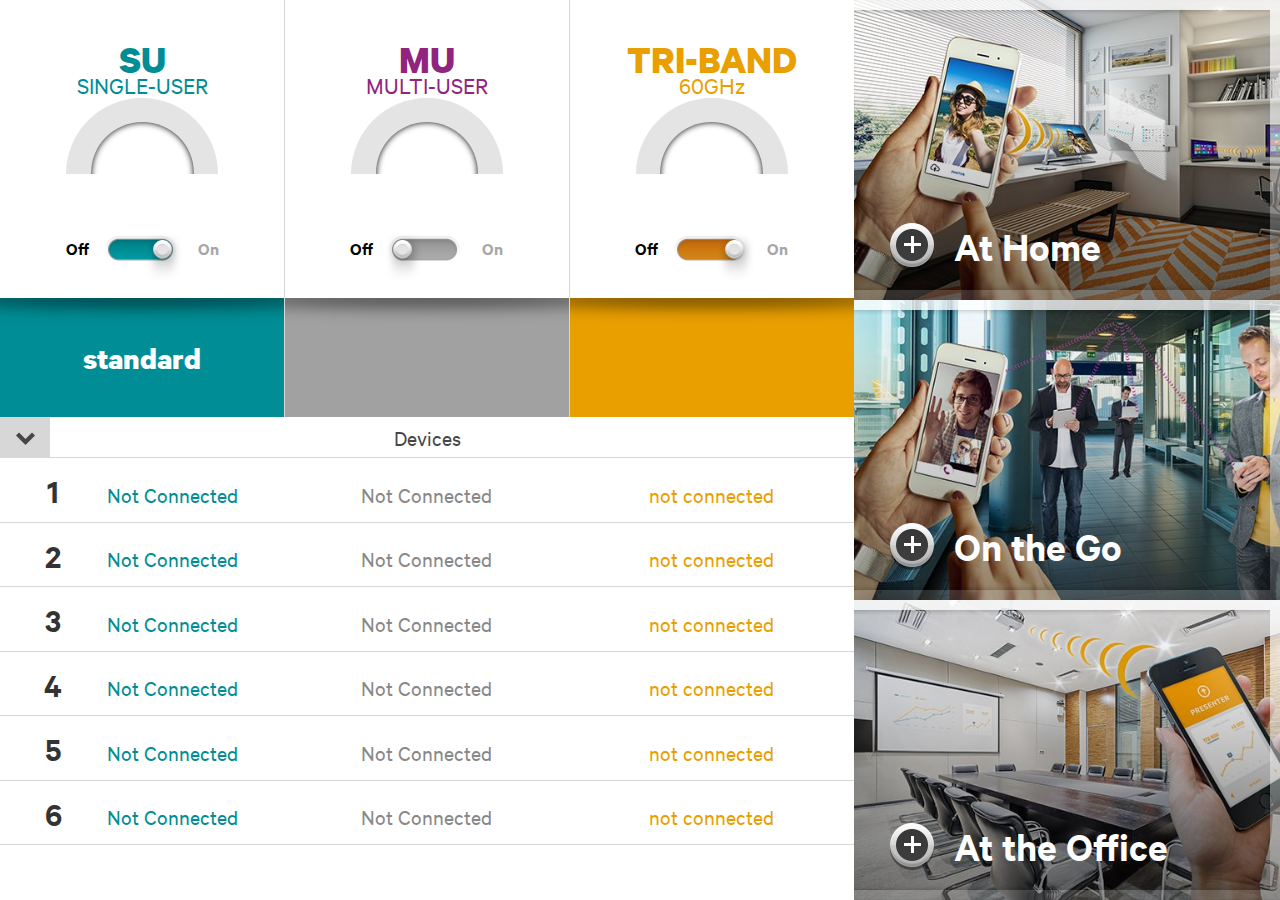
==== commit 4d2e3469: "add separate logic so that if moving the system from ON SU/MU to just OFF to pause tput polling ther" ====
--- a/index.html
+++ b/index.html
@@ -5,7 +5,7 @@
 		<meta name="viewport" content="width=device-width, initial-scale=1.0">
 		<link href="includes/gui.css" rel="stylesheet">
 	</head>
-	<body ng-class="{ 'mg-demo' : demo === 'mg', 'lb-demo' : demo === 'lb', 'mu-mode' : mode === 'mu', 'su-mode' : mode === 'su', 'tb-mode' : tbmode, 'loading' : loading, 'collapse-numbers' : collapseNumbers }">
+	<body ng-class="{ 'mg-demo' : demo === 'mg', 'lb-demo' : demo === 'lb', 'mu-mode' : bodymumode, 'su-mode' : bodysumode, 'tb-mode' : tbmode, 'loading' : loading, 'collapse-numbers' : collapseNumbers }">
 		<ui-view></ui-view>
 		<!-- load all the javascripts -->
 		<script src="includes/angular.min.js"></script>
--- a/includes/gui.css
+++ b/includes/gui.css
@@ -542,6 +542,17 @@
   top: 50%;
   left: 50%;
   margin: -10px;
+}
+/* extra collapser checkbox? */
+.collapser .chex,
+.collapser label {
+  font-size: 15px;
+  line-height: 1;
+}
+.collapser .chex {
+  position: absolute;
+  top: 8px;
+  right: 10px;
 }
 /* device tput data # rows */
 .left .devices {
